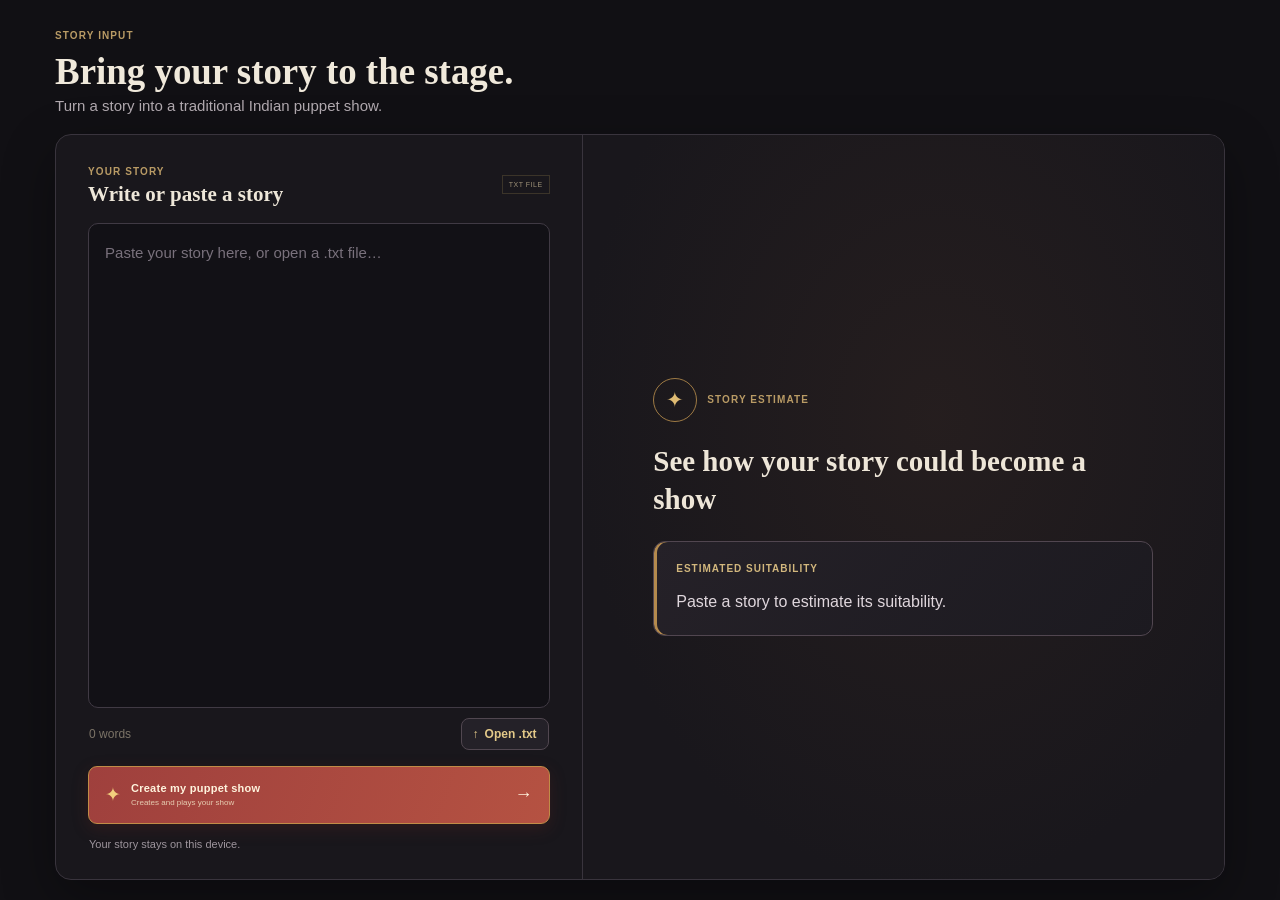
==== index.html @ d9b76b4b "Adopt rescue actions studio as project baseline" ====
<!doctype html>
<html lang="en">
<head>
 <meta charset="utf-8"><meta name="viewport" content="width=device-width,initial-scale=1"><meta name="theme-color" content="#10100f">
 <title>Puppet Story Studio · Story input</title><link rel="stylesheet" href="style.css?v=20261114-rescue-actions-weather-8">
</head>
<body class="input-view">
 <main>
  <section class="heading"><div><p class="kicker">STORY INPUT</p><h1>Bring your story to the stage.</h1><p class="subtitle">Turn a story into a traditional Indian puppet show.</p></div></section>
  <section class="input-page-grid">
   <section class="input-panel page-input">
    <div class="panel-title"><div><small>YOUR STORY</small><h2>Write or paste a story</h2></div><span class="badge">TXT FILE</span></div>
    <textarea id="storyInput" spellcheck="true" aria-label="Story text" placeholder="Paste your story here, or open a .txt file…"></textarea>
    <div class="input-foot"><span id="wordCount">0 words</span><label class="file-pick">↑ <span>Open .txt</span><input id="fileInput" type="file" accept=".txt,text/plain"></label></div>
    <button id="continue" class="generate"><span class="gen-icon">✦</span><span><b>Create my puppet show</b><small>Creates and plays your show</small></span><strong>→</strong></button>
    <p class="privacy-note">Your story stays on this device.</p>
   </section>
   <aside class="estimate-panel" aria-live="polite"><div class="estimate-panel-head"><span class="estimate-mark">✦</span><p class="kicker">STORY ESTIMATE</p></div><h2>See how your story could become a show</h2><div class="estimate" id="estimate"><b>ESTIMATED SUITABILITY</b><span id="estimateText">Paste a story to estimate how much can become a character-led puppet show.</span></div></aside>
  </section>
 </main>

 <div id="toast" role="status" class="toast"></div>
 <script src="input.js?v=20261114-boat-arrow-scenes"></script>
</body>
</html>
---- style.css ----
:root{--bg:#111110;--panel:#1b1a18;--panel2:#211f1c;--line:#34302a;--text:#eee9df;--muted:#958c7e;--dim:#70695f;--gold:#d5aa5c;--red:#9f3d36;--green:#7f9a72;--serif:Georgia,'Times New Roman',serif;--sans:'Segoe UI',Arial,sans-serif}*{box-sizing:border-box}body{margin:0;background:var(--bg);color:var(--text);font:13px var(--sans);background-image:radial-gradient(#d5aa5c0a .6px,transparent .6px);background-size:9px 9px}.topbar{height:65px;background:#151513;border-bottom:1px solid #302c26;display:flex;align-items:center;justify-content:space-between;padding:0 max(calc((100vw - 1490px)/2),4.3%)}.brand{display:flex;gap:11px;align-items:center;text-decoration:none;color:#f3e9d8}.brand-mark{width:34px;height:34px;border:1px solid #a98449;border-radius:50%;display:grid;place-items:center;color:#e0be76;font-size:19px;box-shadow:inset 0 0 0 3px #151513,inset 0 0 0 4px #6e5030}.brand>span+span{display:flex;flex-direction:column;gap:3px}.brand b{font:700 12px var(--sans);letter-spacing:1.6px}.brand small{font-size:7px;letter-spacing:1.1px;color:#8f826e}.server-state{display:flex;align-items:center;gap:7px;font-size:8px;letter-spacing:.8px;color:#8a8579}.server-state i,.output-state i{width:6px;height:6px;border-radius:50%;background:#71945f}.help-link{font-size:8px;letter-spacing:.8px;color:#b79c6b;text-decoration:none}main{max-width:1490px;margin:auto;padding:27px 4.3% 17px}.heading{display:flex;align-items:center;justify-content:space-between;margin-bottom:20px}.kicker,.panel-title small,.output-header small,.timeline-head small{font-size:8px;letter-spacing:1.2px;color:#b99b65;font-weight:700}.heading h1{font:600 32px var(--serif);margin:7px 0 4px;color:#f0e9db}.subtitle{margin:0;color:#9e968a;font-size:11px}.max-time{display:flex;align-items:center;gap:10px;padding:9px 13px;border:1px solid #413629;background:#1c1a17;border-radius:4px}.max-time>span{font-size:19px;color:var(--gold)}.max-time div{display:flex;flex-direction:column;gap:3px}.max-time b{font-size:8px;letter-spacing:1px;color:#d7c49d}.max-time small{font-size:9px;color:#9c9181}.studio{display:grid;grid-template-columns:335px minmax(490px,1fr);border:1px solid #38332c;background:#171715;min-height:690px;box-shadow:0 10px 40px #0005}.input-panel{padding:19px 17px;border-right:1px solid #38332c}.panel-title{display:flex;align-items:center;justify-content:space-between;margin-bottom:12px}.panel-title h2,.output-header h2{font:600 17px var(--serif);margin:4px 0 0;color:#eee7d9}.badge{border:1px solid #3b3429;color:#9d9077;padding:5px 6px;font-size:7px;letter-spacing:.5px}.input-panel textarea{width:100%;height:160px;resize:vertical;border:1px solid #3b3730;border-radius:2px;background:#111110;color:#ded7ca;padding:11px;font:11px/1.7 var(--serif);outline:none}.input-panel textarea:focus{border-color:#927446;box-shadow:0 0 0 2px #b88f5018}.input-foot{display:flex;align-items:center;justify-content:space-between;margin:6px 0 11px;color:#7c7467;font-size:8px}.file-pick{color:#c6a66b;cursor:pointer;font-weight:600}.file-pick input{display:none}.generate{width:100%;display:flex;align-items:center;gap:10px;height:49px;padding:0 11px;border:1px solid #c18c47;background:linear-gradient(100deg,#923834,#aa4938);color:#fff4de;cursor:pointer;text-align:left;box-shadow:inset 0 -2px #71312d}.generate:hover{background:linear-gradient(100deg,#a1443d,#bc5740)}.generate:disabled{opacity:.65;cursor:progress}.gen-icon{font-size:16px;color:#f2cf7d}.generate>span:nth-child(2){display:flex;flex-direction:column;gap:4px;flex:1}.generate b{font-size:10px;letter-spacing:.25px}.generate small{font-size:7px;color:#e6cdb1}.generate strong{font:18px var(--sans);font-weight:400}.privacy-note{font-size:7px;line-height:1.5;color:#8d8374;margin:9px 0 15px}.privacy-note span{font-size:6px;color:#7e986c;margin-right:4px}.panel-rule{height:1px;background:#34302a;margin:0 0 14px}.cast-title{margin-bottom:9px}.count{font-size:8px;color:#cfb37b;background:#30291e;border-radius:10px;padding:4px 7px}.cast-list{display:flex;flex-direction:column;gap:6px}.cast-item{display:grid;grid-template-columns:39px minmax(80px,1fr) auto;gap:8px;align-items:center;padding:6px;border:1px solid #332f29;background:#1c1b18}.cast-thumb{width:37px;height:43px;background:#28241e;border-radius:2px;overflow:hidden;display:grid;place-items:center}.cast-thumb img{width:100%;height:100%;object-fit:contain}.cast-info{min-width:0;display:flex;flex-direction:column;gap:3px}.cast-info b{font:600 9px var(--serif);color:#e5dbc8;white-space:nowrap;overflow:hidden;text-overflow:ellipsis}.cast-info small{font-size:7px;color:#918575}.cast-info .identity{color:#b59b6c}.cast-slots{display:grid;grid-template-columns:repeat(4,1fr);gap:4px;margin:6px 0 11px}.slot{min-width:0;padding:5px 3px;background:#211f1b;border:1px solid #363128;text-align:center}.slot small{display:block;font-size:6px;text-transform:uppercase;letter-spacing:.4px;color:#9e8b68;margin-bottom:3px}.slot span{display:block;font-size:7px;color:#b9b1a4;white-space:nowrap;overflow:hidden;text-overflow:ellipsis}.map-summary{border-left:2px solid #927442;padding:8px 8px;background:#1e1c18;font-size:8px;line-height:1.5;color:#a59b89}.map-dot{display:inline-block;width:5px;height:5px;border-radius:50%;background:#857d6c;margin-right:5px}.output-panel{min-width:0;padding:19px 19px 16px}.output-header{display:flex;align-items:center;justify-content:space-between;margin-bottom:12px}.output-header h2{font-size:18px}.output-state{display:flex;align-items:center;gap:6px;color:#8c8577;font-size:7px;letter-spacing:.8px}.output-state i{background:#736a58}.output-state.ready i{background:#84a16f}.output-state.generating i{background:#d4a75d;animation:pulse 1s infinite}.stage-shell{position:relative;background:#090909;padding:12px;border:1px solid #514333;box-shadow:0 4px 16px #0008}.stage-lights{height:10px;position:absolute;z-index:2;top:2px;left:13%;right:13%;display:flex;justify-content:space-around}.stage-lights i{width:25%;height:10px;background:radial-gradient(ellipse at top,#fff1bd,#dfad5e55 60%,transparent 100%)}#stage{display:block;width:100%;height:auto;aspect-ratio:16/9;background:#6b4b41}.stage-overlay,.loading-overlay{position:absolute;inset:12px;display:flex;flex-direction:column;align-items:center;justify-content:center;background:linear-gradient(#10101244,#11101380);color:#f2eadb;text-align:center}.stage-overlay .lamp{font-size:28px;color:#e1bc70;margin-bottom:8px}.stage-overlay b,.loading-overlay b{font:600 16px var(--serif)}.stage-overlay small,.loading-overlay small{font-size:9px;color:#d2c8b8;margin-top:6px}.hidden{display:none!important}.loading-overlay{background:#111110de;gap:5px}.spinner{width:25px;height:25px;border:2px solid #4a3e2b;border-top-color:#d3aa5d;border-radius:50%;animation:spin .8s linear infinite;margin-bottom:8px}@keyframes spin{to{transform:rotate(360deg)}}@keyframes pulse{50%{opacity:.4}}.player-bar{display:flex;align-items:center;gap:9px;height:41px;border-bottom:1px solid #332f28}.player-bar>button:first-child{width:24px;height:24px;border:1px solid #4b402d;background:#24211b;color:#d6b675;border-radius:50%;font-size:9px;cursor:pointer}.player-bar>button:disabled{opacity:.38;cursor:default}.player-progress{height:3px;background:#37332c;flex:1;overflow:hidden}.player-progress i{width:0;height:100%;display:block;background:#c39b5a}.player-bar>span{font-size:8px;color:#938a7b;min-width:62px}.download{border:1px solid #67512e;background:#272117;color:#d8bd82;padding:6px 9px;font-size:8px;cursor:pointer}.download:disabled{opacity:.4;cursor:default}.rendered-video{width:100%;max-height:280px;background:#050505;margin-top:10px}.performance-info{display:flex;justify-content:space-between;padding:11px 1px;border-bottom:1px solid #333029}.performance-info div{display:flex;flex-direction:column;gap:4px}.performance-info small{font-size:6px;letter-spacing:.9px;color:#a08b65}.performance-info b{font-size:8px;color:#cec6b8;font-weight:500}.timeline-head{display:flex;justify-content:space-between;align-items:flex-end;margin:13px 0 8px}.timeline-head div{display:flex;flex-direction:column;gap:4px}.timeline-head b{font:600 12px var(--serif);color:#ddd4c5}.timeline-head>span{font-size:7px;color:#938979}.act-timeline{display:flex;gap:5px;overflow:auto;padding-bottom:4px}.act-card{min-width:86px;flex:1;padding:7px 7px 6px;border:1px solid #38332a;background:#1c1a17}.act-card.active{border-color:#af8748;background:#292317}.act-card small{display:flex;justify-content:space-between;color:#aa9366;font-size:6px;letter-spacing:.5px}.act-card b{display:block;margin:6px 0 4px;color:#d4caba;font:600 9px var(--serif);white-space:nowrap;overflow:hidden;text-overflow:ellipsis}.act-card span{font-size:7px;color:#958a79}.empty-act{font-size:8px;color:#736d62;padding:8px}.motion-key{display:flex;gap:15px;flex-wrap:wrap;padding-top:9px}.motion-key span{display:flex;align-items:center;gap:5px;color:#837a6d;font-size:7px}.motion-key i{font-style:normal;font-size:10px}.key-forward{color:#d2b068}.key-up{color:#86a09a}.key-special{color:#d28253}.notice{display:flex;align-items:center;gap:10px;border:1px solid #302c25;background:#181714;margin-top:13px;padding:8px 10px;color:#8e8578;font-size:8px}.notice b{color:#c7a96e;font-size:8px;white-space:nowrap}.notice span{flex:1;line-height:1.5}.example-button{border:1px solid #474033;background:#211e18;color:#b8a57e;padding:6px 8px;font-size:7px;white-space:nowrap;cursor:pointer}.example-button:hover{border-color:#977745}footer{max-width:1490px;margin:auto;padding:0 4.3% 14px;display:flex;justify-content:space-between;color:#655f54;font-size:6px;letter-spacing:.8px}.toast{position:fixed;z-index:10;left:50%;bottom:18px;transform:translate(-50%,14px);opacity:0;pointer-events:none;border:1px solid #916f3f;background:#211e18;color:#e7dbc3;padding:10px 14px;font-size:9px;transition:.2s;box-shadow:0 7px 25px #0008}.toast.show{opacity:1;transform:translate(-50%,0)}
@media(max-width:1060px){main{padding-left:20px;padding-right:20px}.studio{grid-template-columns:300px 1fr}.cast-slots{gap:2px}.slot span{font-size:6px}}
@media(max-width:760px){.topbar{padding:0 13px}.brand b{font-size:10px}.brand small{font-size:6px}.help-link{display:none}main{padding:20px 10px}.heading{align-items:flex-start;gap:8px}.heading h1{font-size:27px}.subtitle{max-width:360px;line-height:1.5}.max-time{padding:7px 8px}.max-time small{font-size:7px}.studio{display:flex;flex-direction:column}.input-panel{border:0;border-bottom:1px solid #38332c}.output-panel{padding:15px 10px}.performance-info{gap:8px}.performance-info b{font-size:6px}.notice{align-items:flex-start;flex-wrap:wrap}.notice span{min-width:55%;order:3}.example-button{margin-left:auto}footer{padding:0 10px 12px;font-size:5px;gap:10px}.motion-key{gap:9px}}
.estimate{display:flex;flex-direction:column;gap:5px;padding:8px 9px;margin:0 0 9px;border:1px solid #3b3429;background:#211e19;color:#b9ad99;font-size:8px;line-height:1.45}.estimate b{font-size:8px;color:#d2b77d;letter-spacing:.4px}
.stage-video{position:absolute;z-index:1;inset:12px;width:calc(100% - 24px);height:calc(100% - 24px);aspect-ratio:16/9;background:#050505;object-fit:contain}
.input-page-grid{display:grid;grid-template-columns:minmax(320px,.9fr) minmax(360px,1.1fr);gap:14px;border:1px solid #38332c;background:#171715;min-height:470px;box-shadow:0 10px 40px #0005}.page-input{border:0;padding:24px}.page-input textarea{height:240px}.page-input .estimate{font-size:10px;padding:12px;margin-top:6px}.page-input .estimate b{font-size:9px}.page-input .estimate span{font-size:10px}.page-input .generate{height:58px}.page-input .generate b{font-size:11px}.page-input .generate small{font-size:8px}.input-explainer{display:flex;flex-direction:column;justify-content:center;padding:28px 9%;border-left:1px solid #38332c;background:radial-gradient(ellipse at 55% 35%,#7a463522,#171715 70%)}.stage-emblem{width:66px;height:66px;border:1px solid #9b7540;border-radius:50%;display:grid;place-items:center;color:#e0bd73;font-size:35px;box-shadow:inset 0 0 0 7px #171715,inset 0 0 0 8px #654c30;margin-bottom:20px}.input-explainer h2{font:600 25px/1.25 var(--serif);max-width:400px;color:#eee6d8;margin:8px 0 20px}.input-explainer ol{list-style:none;margin:0;padding:0;display:grid;gap:15px;counter-reset:step}.input-explainer li{display:grid;grid-template-columns:25px 1fr;column-gap:10px;counter-increment:step}.input-explainer li:before{content:counter(step,decimal-leading-zero);color:#d3ae69;font-size:9px;padding-top:1px}.input-explainer li b,.input-explainer li span{grid-column:2}.input-explainer li b{font:600 13px var(--serif);color:#ded3c0}.input-explainer li span{font-size:9px;color:#968b7b;margin-top:3px}.estimate-note{border-left:2px solid #876a3f;padding:8px 10px;color:#938879;font-size:8px;line-height:1.5;margin:20px 0 0}.show-actions{display:grid;gap:8px;margin-top:17px}.back-button{display:block;padding:9px;border:1px solid #41382b;background:#211e19;color:#d0b77d;font-size:9px;text-align:center;text-decoration:none}.show-actions .generate{height:47px}.show-studio{min-height:690px}
@media(max-width:760px){.input-page-grid{display:flex;flex-direction:column;gap:0}.page-input{padding:16px}.page-input textarea{height:190px}.input-explainer{border-left:0;border-top:1px solid #38332c;padding:22px}.show-studio{min-height:auto}}
.input-page-grid{grid-template-columns:minmax(320px,.9fr) minmax(360px,1.1fr);gap:0}.estimate-panel{display:flex;flex-direction:column;justify-content:center;padding:34px 9%;border-left:1px solid #38332c;background:radial-gradient(ellipse at 55% 35%,#7a463522,#171715 70%)}.estimate-panel-head{display:flex;align-items:center;gap:10px}.estimate-mark{width:38px;height:38px;border:1px solid #8f6e3d;border-radius:50%;display:grid;place-items:center;color:#dfbb73;font-size:18px}.estimate-panel .kicker{margin:0}.estimate-panel h2{font:600 25px/1.25 var(--serif);max-width:440px;color:#eee6d8;margin:18px 0}.estimate-panel .estimate{gap:12px;padding:18px 19px;margin:0;border-color:#51432d;background:linear-gradient(130deg,#242019,#1c1a17);box-shadow:inset 3px 0 #9b7540}.estimate-panel .estimate b{font-size:9px;letter-spacing:1px}.estimate-panel .estimate span{font-size:13px;line-height:1.7;color:#d0c5b1}.estimate-panel .estimate-note{margin:16px 0 0;font-size:9px;line-height:1.7}.estimate-flow{display:flex;align-items:center;gap:12px;margin-top:28px;color:#b19a6e;font-size:8px;letter-spacing:.8px}.estimate-flow i{color:#68583b;font-style:normal}.page-input .privacy-note{margin-bottom:0}.page-input textarea{height:270px}
.stage-video{pointer-events:none}.act-card.active{box-shadow:inset 0 -2px #b48a49}.act-timeline{scroll-behavior:smooth}
@media(max-width:760px){.input-page-grid{display:flex;flex-direction:column}.estimate-panel{border-left:0;border-top:1px solid #38332c;padding:25px 22px}.estimate-panel h2{font-size:22px}.page-input textarea{height:190px}}
.cast-list{max-height:470px;overflow:auto;padding-right:4px;scrollbar-color:#675539 #1b1a18}.cast-list::-webkit-scrollbar,.act-timeline::-webkit-scrollbar{height:6px;width:6px}.cast-list::-webkit-scrollbar-thumb,.act-timeline::-webkit-scrollbar-thumb{background:#675539;border-radius:8px}.cast-slots .slot{min-height:44px;padding:7px 3px}.cast-slots .slot small{font-size:7px}.cast-slots .slot span{font-size:8px}.slot-key{position:sticky;top:0;z-index:1;background:#171715}

.act-position{display:block!important;margin-top:3px;color:#c4a66b!important;font-size:6px!important;letter-spacing:.2px}

/* Refined, public-facing interface */
:root{--bg:#111014;--panel:#1b191f;--panel2:#211e25;--line:#37323b;--text:#f2eee8;--muted:#aaa2a9;--dim:#817982;--gold:#e3bd72;--red:#a84b43;--green:#8aa77b;--serif:Georgia,'Times New Roman',serif;--sans:'Segoe UI',Arial,sans-serif}
body{font-size:14px;background-color:var(--bg);background-image:radial-gradient(#dfbd7208 .7px,transparent .7px);background-size:12px 12px}
.topbar{height:72px;padding-left:max(calc((100vw - 1360px)/2),5%);padding-right:max(calc((100vw - 1360px)/2),5%);background:#17151a;border-color:#302c34}
.brand{gap:12px}.brand-mark{width:38px;height:38px;font-size:21px}.brand b{font-size:13px;letter-spacing:1.25px}.brand small{font-size:9px;letter-spacing:.8px;color:#a49aa0}
.server-state{font-size:10px;letter-spacing:.35px;color:#b1aab1}.server-state i,.output-state i{width:8px;height:8px}
.help-link{font-size:10px;letter-spacing:.3px;color:#d9bd81}
main{max-width:1360px;padding:38px 5% 30px}.heading{margin-bottom:24px}.heading h1{font-size:38px;line-height:1.12;margin:9px 0 8px}.kicker,.panel-title small,.output-header small,.timeline-head small{font-size:10px;letter-spacing:1.1px}.subtitle{font-size:15px;color:#b2aab0;line-height:1.5}
.input-page-grid,.studio{border:1px solid #39343d;border-radius:16px;background:#19171c;box-shadow:0 18px 54px #0005;overflow:hidden}
.input-page-grid{min-height:560px}.page-input{padding:30px 32px}.panel-title h2,.output-header h2{font-size:21px}.page-input textarea{height:315px;padding:16px;border-radius:10px;background:#121116;color:#f1edf0;font:15px/1.7 var(--sans);border-color:#403a44}.page-input textarea::placeholder{color:#79717c}.page-input textarea:focus{border-color:#b08e54;box-shadow:0 0 0 3px #b88f5022}
.input-foot{font-size:12px;margin:10px 1px 16px}.file-pick{display:inline-flex;align-items:center;gap:6px;padding:8px 11px;border:1px solid #514750;border-radius:8px;background:#242128;color:#e3c989;font-size:12px}.generate{height:56px;padding:0 16px;border-radius:9px;background:linear-gradient(110deg,#9f403d,#b55242);box-shadow:0 5px 16px #59252155}.generate:hover{background:linear-gradient(110deg,#ad4d46,#c15f4b);transform:translateY(-1px)}.generate b{font-size:14px}.generate small{font-size:11px}.generate .gen-icon{font-size:19px}.privacy-note{font-size:11px;color:#9e959d;margin:12px 1px 0}
.estimate-panel{padding:42px 11%;border-left-color:#39343d;background:radial-gradient(ellipse at 55% 38%,#8b56321b,#19171c 72%)}.estimate-mark{width:44px;height:44px;font-size:21px;border-color:#9e7a44}.estimate-panel h2{font-size:29px;line-height:1.3;margin:21px 0 23px}.estimate-panel .estimate{border:1px solid #514650;border-radius:12px;background:linear-gradient(130deg,#252128,#1c1a20);box-shadow:inset 3px 0 #b48a4d;padding:20px 22px}.estimate-panel .estimate b{font-size:10px;letter-spacing:1px}.estimate-panel .estimate span{font-size:16px;line-height:1.65;color:#e0d7dd}
.show-studio{grid-template-columns:340px minmax(0,1fr);min-height:760px}.show-studio>.input-panel{background:#1a181e;border-right-color:#39343d;padding:22px 19px}.panel-title{margin-bottom:16px}.panel-title h2{font-size:21px}.count{font-size:12px;padding:5px 9px;background:#332b22}.cast-list{max-height:500px;gap:9px;padding-right:6px}.cast-item{grid-template-columns:52px minmax(70px,1fr);gap:11px;padding:8px;border-radius:9px;background:#211e24;border-color:#38323b}.cast-thumb{width:50px;height:54px;border-radius:7px;background:#2a2528}.cast-info b{font-size:13px}.cast-info small{font-size:11px}.cast-slots{gap:5px;margin:7px 0 10px}.cast-slots .slot{min-height:48px;padding:7px 3px;border-radius:6px;background:#242128;border-color:#3c3640}.cast-slots .slot small{font-size:9px;letter-spacing:.25px}.cast-slots .slot span{font-size:10px;color:#ddd4d9}.slot-key{font-size:10px;background:#1a181e}.map-summary{font-size:12px;line-height:1.5;border-radius:0 7px 7px 0;background:#242128;padding:10px}.show-actions{gap:9px;margin-top:15px}.back-button{border-radius:8px;padding:11px;font-size:12px}.show-actions .generate{height:52px}
.output-panel{padding:23px 24px 20px}.output-header{margin-bottom:14px}.output-header h2{font-size:22px}.output-state{font-size:10px;letter-spacing:.45px}.stage-shell{padding:11px;border-radius:11px;border-color:#5d4c34;box-shadow:0 8px 26px #0008}.stage-overlay,.loading-overlay{inset:11px}.stage-overlay b,.loading-overlay b{font-size:20px}.stage-overlay .lamp{font-size:34px}.loading-overlay small{font-size:12px}.player-bar{height:52px;gap:13px}.player-bar>button:first-child{width:32px;height:32px;font-size:12px}.player-bar>span{font-size:11px;min-width:80px}.download{border-radius:8px;padding:9px 12px;font-size:11px}.performance-info{justify-content:flex-start;gap:34px;padding:13px 2px;border-bottom-color:#39343d}.performance-info div{gap:5px}.performance-info small{font-size:9px;letter-spacing:.7px}.performance-info b{font-size:12px}.timeline-head{margin:16px 0 10px}.timeline-head b{font-size:15px}.timeline-head>span{font-size:10px}.act-timeline{gap:7px}.act-card{min-width:105px;border-radius:8px;padding:9px}.act-card small{font-size:8px}.act-card b{font-size:12px}.act-card span{font-size:10px}.act-position{font-size:9px!important}.empty-act{font-size:12px;padding:12px}
.toast{font-size:12px;padding:12px 16px;border-radius:9px}
@media(max-width:900px){.show-studio{grid-template-columns:290px minmax(0,1fr)}.cast-slots .slot span{font-size:9px}}
@media(max-width:760px){.topbar{height:62px;padding:0 16px}.brand b{font-size:11px}.brand small{font-size:8px}.server-state{font-size:9px}.help-link{display:none}main{padding:24px 12px}.heading h1{font-size:31px}.subtitle{font-size:13px}.input-page-grid{display:flex;flex-direction:column}.page-input{padding:20px}.page-input textarea{height:240px;font-size:14px}.estimate-panel{padding:26px 22px}.estimate-panel h2{font-size:24px;margin:16px 0}.estimate-panel .estimate span{font-size:14px}.studio{display:flex;flex-direction:column}.show-studio>.input-panel{padding:18px 14px}.output-panel{padding:16px 12px}.cast-list{max-height:310px}.performance-info{gap:24px}.timeline-head b{font-size:14px}.act-timeline{flex-wrap:nowrap}.act-card{min-width:105px}.player-bar{gap:8px}.player-bar>span{min-width:68px;font-size:10px}.download{padding:7px 8px;font-size:10px}}

/* Fit the studio into the available desktop viewport. */
@media (min-width: 761px) {
  html, body { height: 100%; }
  body { min-height: 0; overflow: hidden; display: flex; flex-direction: column; }
  .topbar { flex: 0 0 65px; }
  main { width: 100%; flex: 1; min-height: 0; display: flex; flex-direction: column; padding: clamp(12px, 2.2vh, 24px) 4.3%; }
  .heading { flex: 0 0 auto; margin-bottom: clamp(10px, 1.8vh, 18px); }
  .heading h1 { font-size: clamp(27px, 4.1vh, 38px); margin: 5px 0 3px; }
  .subtitle { font-size: clamp(12px, 1.7vh, 15px); }
  .input-page-grid { flex: 1; min-height: 0; }
  .page-input { display: flex; flex-direction: column; min-height: 0; padding: clamp(18px, 3vh, 30px) clamp(20px, 3vw, 32px); }
  .page-input textarea { flex: 1; min-height: 90px; height: auto; resize: none; }
  .estimate-panel { min-height: 0; }
  .show-studio { flex: 1; min-height: 0; grid-template-columns: minmax(260px, 28%) minmax(0, 1fr); }
  .show-studio > .input-panel { display: flex; flex-direction: column; min-height: 0; }
  .cast-list { flex: 1; min-height: 0; max-height: none; overflow-y: auto; }
  .output-panel { display: flex; flex-direction: column; min-height: 0; padding: clamp(12px, 2vh, 20px) clamp(14px, 2vw, 24px); }
  .output-header { flex: 0 0 auto; margin-bottom: 8px; }
  .stage-shell { flex: 1 1 auto; min-height: 0; display: flex; align-items: center; justify-content: center; padding: 8px; }
  #stage, .stage-video { display: block; width: 100%; height: 100%; max-height: 100%; object-fit: contain; aspect-ratio: 16 / 9; }
  .stage-overlay, .loading-overlay { inset: 8px; }
  .player-bar { flex: 0 0 44px; }
  .performance-info { flex: 0 0 auto; padding: 7px 2px; }
  .timeline-head { flex: 0 0 auto; margin: 8px 0 6px; }
  .act-timeline { flex: 0 0 auto; max-height: 78px; overflow-x: auto; overflow-y: hidden; }
}
@media (min-width: 761px) and (max-height: 760px) {
  .topbar { flex-basis: 54px; }
  main { padding-top: 9px; padding-bottom: 9px; }
  .heading { margin-bottom: 8px; }
  .heading h1 { font-size: 26px; }
  .kicker, .panel-title small, .output-header small, .timeline-head small { font-size: 9px; }
  .show-studio > .input-panel { padding: 12px; }
  .cast-title { margin-bottom: 6px; }
  .cast-item { padding: 5px; }
  .cast-slots .slot { min-height: 34px; padding: 4px 2px; }
  .map-summary { padding: 7px; }
  .output-header h2 { font-size: 18px; }
  .performance-info { padding: 5px 2px; }
  .act-card { min-width: 90px; padding: 6px; }
}

/* Show page: give the stage the full window and prioritize the video area. */
.show-view main { max-width: none; width: 100%; padding: clamp(8px, 1vh, 14px) clamp(8px, 1vw, 16px); }
.show-heading { display:flex; align-items:center; gap:14px; }
.back-link { display:inline-flex; align-items:center; gap:6px; color:#d1b77e; text-decoration:none; border:1px solid #51432e; border-radius:7px; padding:8px 10px; font-size:11px; white-space:nowrap; }
.back-link:hover { background:#292319; border-color:#a17c43; }
.show-view .show-studio { flex: 1; min-height: 0; grid-template-columns: minmax(245px, 24%) minmax(0, 1fr); }
.show-view .output-panel { min-width: 0; overflow: hidden; padding: clamp(8px, 1.2vh, 14px) clamp(9px, 1vw, 16px); }
.show-view .output-header { margin-bottom: 5px; }
.show-view .output-header h2 { font-size: 19px; }
.show-view .stage-shell { flex: 1 1 0; width: 100%; min-height: 0; overflow: hidden; padding: 5px; }
.show-view #stage, .show-view .stage-video { width: 100%; height: 100%; max-width: none; max-height: none; object-fit: fill; }
.show-view .stage-overlay, .show-view .loading-overlay { inset: 5px; }
.show-view .player-bar { flex: 0 0 42px; }
.show-view .performance-info { flex: 0 0 auto; padding: 6px 2px; }
.show-view .timeline-head { flex: 0 0 auto; margin: 6px 0 5px; }
.show-view .act-timeline { flex: 0 0 auto; max-height: 68px; overflow-x: auto; overflow-y: hidden; }
@media (min-width: 761px) and (max-height: 700px) {
  .show-view .output-header h2 { font-size: 16px; }
  .show-view .player-bar { flex-basis: 36px; }
  .show-view .performance-info { padding: 4px 2px; }
  .show-view .act-timeline { max-height: 56px; }
}

.show-view .stage-overlay.rendering{background:#171714f5;z-index:3}


/* Keep the cast roster visually linked to the live timeline without visible hinge pins. */
.cast-entry{padding:4px 5px 0;border:1px solid transparent;border-radius:10px;transition:background .25s,border-color .25s,box-shadow .25s}.cast-entry.present{background:#211e19;border-color:#655032}.cast-entry.acting{background:#2b2418;border-color:#c49a53;box-shadow:0 0 0 1px #c49a5333,inset 3px 0 #d4ac61}.cast-entry.acting .cast-info>b{color:#f1d18a}.cast-entry .timeline-link{display:block;margin-top:4px;color:#e0bb70;font-size:8px;letter-spacing:.45px;font-weight:700}.act-card[aria-current=step]{border-color:#d6ad61;box-shadow:inset 0 -2px #d6ad61,0 0 0 1px #d6ad6133}
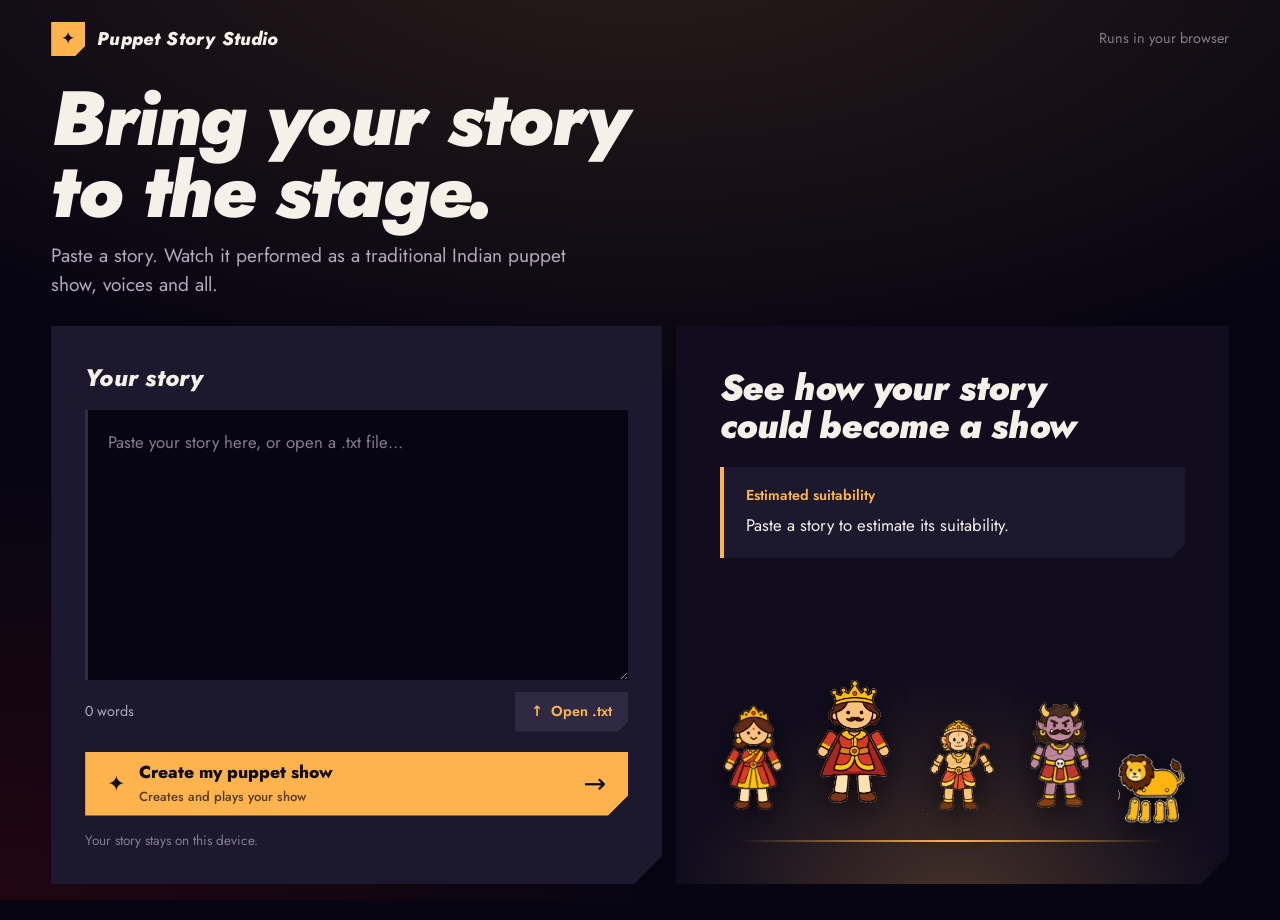
==== commit b4864b81: "Add Workers AI enrichment and finished project UI" ====
--- a/index.html
+++ b/index.html
@@ -1,21 +1,43 @@
 <!doctype html>
 <html lang="en">
 <head>
- <meta charset="utf-8"><meta name="viewport" content="width=device-width,initial-scale=1"><meta name="theme-color" content="#10100f">
- <title>Puppet Story Studio · Story input</title><link rel="stylesheet" href="style.css?v=20261114-rescue-actions-weather-8">
+ <meta charset="utf-8"><meta name="viewport" content="width=device-width,initial-scale=1"><meta name="theme-color" content="#120d19">
+ <title>Puppet Story Studio · Story input</title>
+ <link rel="preconnect" href="https://fonts.googleapis.com"><link rel="preconnect" href="https://fonts.gstatic.com" crossorigin>
+ <link rel="stylesheet" href="https://fonts.googleapis.com/css2?family=Jost:ital,wght@0,400;0,500;0,600;0,700;1,800;1,900&display=swap">
+ <link rel="stylesheet" href="style.css?v=20261114-finished-ui-workers-1">
 </head>
 <body class="input-view">
+ <header class="site-head">
+  <a class="brand" href="index.html"><span class="brand-mark" aria-hidden="true">✦</span><b>Puppet Story Studio</b></a>
+  <span class="head-note">Runs in your browser</span>
+ </header>
  <main>
-  <section class="heading"><div><p class="kicker">STORY INPUT</p><h1>Bring your story to the stage.</h1><p class="subtitle">Turn a story into a traditional Indian puppet show.</p></div></section>
+  <section class="heading">
+   <h1>Bring your story to the stage.</h1>
+   <p class="subtitle">Paste a story. Watch it performed as a traditional Indian puppet show, voices and all.</p>
+  </section>
   <section class="input-page-grid">
    <section class="input-panel page-input">
-    <div class="panel-title"><div><small>YOUR STORY</small><h2>Write or paste a story</h2></div><span class="badge">TXT FILE</span></div>
+    <div class="panel-title"><h2>Your story</h2></div>
     <textarea id="storyInput" spellcheck="true" aria-label="Story text" placeholder="Paste your story here, or open a .txt file…"></textarea>
     <div class="input-foot"><span id="wordCount">0 words</span><label class="file-pick">↑ <span>Open .txt</span><input id="fileInput" type="file" accept=".txt,text/plain"></label></div>
     <button id="continue" class="generate"><span class="gen-icon">✦</span><span><b>Create my puppet show</b><small>Creates and plays your show</small></span><strong>→</strong></button>
     <p class="privacy-note">Your story stays on this device.</p>
    </section>
-   <aside class="estimate-panel" aria-live="polite"><div class="estimate-panel-head"><span class="estimate-mark">✦</span><p class="kicker">STORY ESTIMATE</p></div><h2>See how your story could become a show</h2><div class="estimate" id="estimate"><b>ESTIMATED SUITABILITY</b><span id="estimateText">Paste a story to estimate how much can become a character-led puppet show.</span></div></aside>
+   <aside class="estimate-panel" aria-live="polite">
+    <div>
+     <h2>See how your story could become a show</h2>
+     <div class="estimate" id="estimate"><b>Estimated suitability</b><span id="estimateText">Paste a story to estimate how much can become a character-led puppet show.</span></div>
+    </div>
+    <div class="lineup" aria-hidden="true">
+     <img src="assets/puppets/human-templates/p1-queen.png" alt="" style="--i:0;--h:82%">
+     <img src="assets/puppets/human-templates/p1-king.png" alt="" style="--i:1;--h:100%">
+     <img src="assets/puppets/human-templates/p2-hanuman.png" alt="" style="--i:2;--h:74%">
+     <img src="assets/puppets/human-templates/p2-demon.png" alt="" style="--i:3;--h:86%">
+     <img src="assets/puppets/animal-templates/p8-lion.png" alt="" style="--i:4;--h:52%">
+    </div>
+   </aside>
   </section>
  </main>
 
--- a/style.css
+++ b/style.css
@@ -1,102 +1,945 @@
-:root{--bg:#111110;--panel:#1b1a18;--panel2:#211f1c;--line:#34302a;--text:#eee9df;--muted:#958c7e;--dim:#70695f;--gold:#d5aa5c;--red:#9f3d36;--green:#7f9a72;--serif:Georgia,'Times New Roman',serif;--sans:'Segoe UI',Arial,sans-serif}*{box-sizing:border-box}body{margin:0;background:var(--bg);color:var(--text);font:13px var(--sans);background-image:radial-gradient(#d5aa5c0a .6px,transparent .6px);background-size:9px 9px}.topbar{height:65px;background:#151513;border-bottom:1px solid #302c26;display:flex;align-items:center;justify-content:space-between;padding:0 max(calc((100vw - 1490px)/2),4.3%)}.brand{display:flex;gap:11px;align-items:center;text-decoration:none;color:#f3e9d8}.brand-mark{width:34px;height:34px;border:1px solid #a98449;border-radius:50%;display:grid;place-items:center;color:#e0be76;font-size:19px;box-shadow:inset 0 0 0 3px #151513,inset 0 0 0 4px #6e5030}.brand>span+span{display:flex;flex-direction:column;gap:3px}.brand b{font:700 12px var(--sans);letter-spacing:1.6px}.brand small{font-size:7px;letter-spacing:1.1px;color:#8f826e}.server-state{display:flex;align-items:center;gap:7px;font-size:8px;letter-spacing:.8px;color:#8a8579}.server-state i,.output-state i{width:6px;height:6px;border-radius:50%;background:#71945f}.help-link{font-size:8px;letter-spacing:.8px;color:#b79c6b;text-decoration:none}main{max-width:1490px;margin:auto;padding:27px 4.3% 17px}.heading{display:flex;align-items:center;justify-content:space-between;margin-bottom:20px}.kicker,.panel-title small,.output-header small,.timeline-head small{font-size:8px;letter-spacing:1.2px;color:#b99b65;font-weight:700}.heading h1{font:600 32px var(--serif);margin:7px 0 4px;color:#f0e9db}.subtitle{margin:0;color:#9e968a;font-size:11px}.max-time{display:flex;align-items:center;gap:10px;padding:9px 13px;border:1px solid #413629;background:#1c1a17;border-radius:4px}.max-time>span{font-size:19px;color:var(--gold)}.max-time div{display:flex;flex-direction:column;gap:3px}.max-time b{font-size:8px;letter-spacing:1px;color:#d7c49d}.max-time small{font-size:9px;color:#9c9181}.studio{display:grid;grid-template-columns:335px minmax(490px,1fr);border:1px solid #38332c;background:#171715;min-height:690px;box-shadow:0 10px 40px #0005}.input-panel{padding:19px 17px;border-right:1px solid #38332c}.panel-title{display:flex;align-items:center;justify-content:space-between;margin-bottom:12px}.panel-title h2,.output-header h2{font:600 17px var(--serif);margin:4px 0 0;color:#eee7d9}.badge{border:1px solid #3b3429;color:#9d9077;padding:5px 6px;font-size:7px;letter-spacing:.5px}.input-panel textarea{width:100%;height:160px;resize:vertical;border:1px solid #3b3730;border-radius:2px;background:#111110;color:#ded7ca;padding:11px;font:11px/1.7 var(--serif);outline:none}.input-panel textarea:focus{border-color:#927446;box-shadow:0 0 0 2px #b88f5018}.input-foot{display:flex;align-items:center;justify-content:space-between;margin:6px 0 11px;color:#7c7467;font-size:8px}.file-pick{color:#c6a66b;cursor:pointer;font-weight:600}.file-pick input{display:none}.generate{width:100%;display:flex;align-items:center;gap:10px;height:49px;padding:0 11px;border:1px solid #c18c47;background:linear-gradient(100deg,#923834,#aa4938);color:#fff4de;cursor:pointer;text-align:left;box-shadow:inset 0 -2px #71312d}.generate:hover{background:linear-gradient(100deg,#a1443d,#bc5740)}.generate:disabled{opacity:.65;cursor:progress}.gen-icon{font-size:16px;color:#f2cf7d}.generate>span:nth-child(2){display:flex;flex-direction:column;gap:4px;flex:1}.generate b{font-size:10px;letter-spacing:.25px}.generate small{font-size:7px;color:#e6cdb1}.generate strong{font:18px var(--sans);font-weight:400}.privacy-note{font-size:7px;line-height:1.5;color:#8d8374;margin:9px 0 15px}.privacy-note span{font-size:6px;color:#7e986c;margin-right:4px}.panel-rule{height:1px;background:#34302a;margin:0 0 14px}.cast-title{margin-bottom:9px}.count{font-size:8px;color:#cfb37b;background:#30291e;border-radius:10px;padding:4px 7px}.cast-list{display:flex;flex-direction:column;gap:6px}.cast-item{display:grid;grid-template-columns:39px minmax(80px,1fr) auto;gap:8px;align-items:center;padding:6px;border:1px solid #332f29;background:#1c1b18}.cast-thumb{width:37px;height:43px;background:#28241e;border-radius:2px;overflow:hidden;display:grid;place-items:center}.cast-thumb img{width:100%;height:100%;object-fit:contain}.cast-info{min-width:0;display:flex;flex-direction:column;gap:3px}.cast-info b{font:600 9px var(--serif);color:#e5dbc8;white-space:nowrap;overflow:hidden;text-overflow:ellipsis}.cast-info small{font-size:7px;color:#918575}.cast-info .identity{color:#b59b6c}.cast-slots{display:grid;grid-template-columns:repeat(4,1fr);gap:4px;margin:6px 0 11px}.slot{min-width:0;padding:5px 3px;background:#211f1b;border:1px solid #363128;text-align:center}.slot small{display:block;font-size:6px;text-transform:uppercase;letter-spacing:.4px;color:#9e8b68;margin-bottom:3px}.slot span{display:block;font-size:7px;color:#b9b1a4;white-space:nowrap;overflow:hidden;text-overflow:ellipsis}.map-summary{border-left:2px solid #927442;padding:8px 8px;background:#1e1c18;font-size:8px;line-height:1.5;color:#a59b89}.map-dot{display:inline-block;width:5px;height:5px;border-radius:50%;background:#857d6c;margin-right:5px}.output-panel{min-width:0;padding:19px 19px 16px}.output-header{display:flex;align-items:center;justify-content:space-between;margin-bottom:12px}.output-header h2{font-size:18px}.output-state{display:flex;align-items:center;gap:6px;color:#8c8577;font-size:7px;letter-spacing:.8px}.output-state i{background:#736a58}.output-state.ready i{background:#84a16f}.output-state.generating i{background:#d4a75d;animation:pulse 1s infinite}.stage-shell{position:relative;background:#090909;padding:12px;border:1px solid #514333;box-shadow:0 4px 16px #0008}.stage-lights{height:10px;position:absolute;z-index:2;top:2px;left:13%;right:13%;display:flex;justify-content:space-around}.stage-lights i{width:25%;height:10px;background:radial-gradient(ellipse at top,#fff1bd,#dfad5e55 60%,transparent 100%)}#stage{display:block;width:100%;height:auto;aspect-ratio:16/9;background:#6b4b41}.stage-overlay,.loading-overlay{position:absolute;inset:12px;display:flex;flex-direction:column;align-items:center;justify-content:center;background:linear-gradient(#10101244,#11101380);color:#f2eadb;text-align:center}.stage-overlay .lamp{font-size:28px;color:#e1bc70;margin-bottom:8px}.stage-overlay b,.loading-overlay b{font:600 16px var(--serif)}.stage-overlay small,.loading-overlay small{font-size:9px;color:#d2c8b8;margin-top:6px}.hidden{display:none!important}.loading-overlay{background:#111110de;gap:5px}.spinner{width:25px;height:25px;border:2px solid #4a3e2b;border-top-color:#d3aa5d;border-radius:50%;animation:spin .8s linear infinite;margin-bottom:8px}@keyframes spin{to{transform:rotate(360deg)}}@keyframes pulse{50%{opacity:.4}}.player-bar{display:flex;align-items:center;gap:9px;height:41px;border-bottom:1px solid #332f28}.player-bar>button:first-child{width:24px;height:24px;border:1px solid #4b402d;background:#24211b;color:#d6b675;border-radius:50%;font-size:9px;cursor:pointer}.player-bar>button:disabled{opacity:.38;cursor:default}.player-progress{height:3px;background:#37332c;flex:1;overflow:hidden}.player-progress i{width:0;height:100%;display:block;background:#c39b5a}.player-bar>span{font-size:8px;color:#938a7b;min-width:62px}.download{border:1px solid #67512e;background:#272117;color:#d8bd82;padding:6px 9px;font-size:8px;cursor:pointer}.download:disabled{opacity:.4;cursor:default}.rendered-video{width:100%;max-height:280px;background:#050505;margin-top:10px}.performance-info{display:flex;justify-content:space-between;padding:11px 1px;border-bottom:1px solid #333029}.performance-info div{display:flex;flex-direction:column;gap:4px}.performance-info small{font-size:6px;letter-spacing:.9px;color:#a08b65}.performance-info b{font-size:8px;color:#cec6b8;font-weight:500}.timeline-head{display:flex;justify-content:space-between;align-items:flex-end;margin:13px 0 8px}.timeline-head div{display:flex;flex-direction:column;gap:4px}.timeline-head b{font:600 12px var(--serif);color:#ddd4c5}.timeline-head>span{font-size:7px;color:#938979}.act-timeline{display:flex;gap:5px;overflow:auto;padding-bottom:4px}.act-card{min-width:86px;flex:1;padding:7px 7px 6px;border:1px solid #38332a;background:#1c1a17}.act-card.active{border-color:#af8748;background:#292317}.act-card small{display:flex;justify-content:space-between;color:#aa9366;font-size:6px;letter-spacing:.5px}.act-card b{display:block;margin:6px 0 4px;color:#d4caba;font:600 9px var(--serif);white-space:nowrap;overflow:hidden;text-overflow:ellipsis}.act-card span{font-size:7px;color:#958a79}.empty-act{font-size:8px;color:#736d62;padding:8px}.motion-key{display:flex;gap:15px;flex-wrap:wrap;padding-top:9px}.motion-key span{display:flex;align-items:center;gap:5px;color:#837a6d;font-size:7px}.motion-key i{font-style:normal;font-size:10px}.key-forward{color:#d2b068}.key-up{color:#86a09a}.key-special{color:#d28253}.notice{display:flex;align-items:center;gap:10px;border:1px solid #302c25;background:#181714;margin-top:13px;padding:8px 10px;color:#8e8578;font-size:8px}.notice b{color:#c7a96e;font-size:8px;white-space:nowrap}.notice span{flex:1;line-height:1.5}.example-button{border:1px solid #474033;background:#211e18;color:#b8a57e;padding:6px 8px;font-size:7px;white-space:nowrap;cursor:pointer}.example-button:hover{border-color:#977745}footer{max-width:1490px;margin:auto;padding:0 4.3% 14px;display:flex;justify-content:space-between;color:#655f54;font-size:6px;letter-spacing:.8px}.toast{position:fixed;z-index:10;left:50%;bottom:18px;transform:translate(-50%,14px);opacity:0;pointer-events:none;border:1px solid #916f3f;background:#211e18;color:#e7dbc3;padding:10px 14px;font-size:9px;transition:.2s;box-shadow:0 7px 25px #0008}.toast.show{opacity:1;transform:translate(-50%,0)}
-@media(max-width:1060px){main{padding-left:20px;padding-right:20px}.studio{grid-template-columns:300px 1fr}.cast-slots{gap:2px}.slot span{font-size:6px}}
-@media(max-width:760px){.topbar{padding:0 13px}.brand b{font-size:10px}.brand small{font-size:6px}.help-link{display:none}main{padding:20px 10px}.heading{align-items:flex-start;gap:8px}.heading h1{font-size:27px}.subtitle{max-width:360px;line-height:1.5}.max-time{padding:7px 8px}.max-time small{font-size:7px}.studio{display:flex;flex-direction:column}.input-panel{border:0;border-bottom:1px solid #38332c}.output-panel{padding:15px 10px}.performance-info{gap:8px}.performance-info b{font-size:6px}.notice{align-items:flex-start;flex-wrap:wrap}.notice span{min-width:55%;order:3}.example-button{margin-left:auto}footer{padding:0 10px 12px;font-size:5px;gap:10px}.motion-key{gap:9px}}
-.estimate{display:flex;flex-direction:column;gap:5px;padding:8px 9px;margin:0 0 9px;border:1px solid #3b3429;background:#211e19;color:#b9ad99;font-size:8px;line-height:1.45}.estimate b{font-size:8px;color:#d2b77d;letter-spacing:.4px}
-.stage-video{position:absolute;z-index:1;inset:12px;width:calc(100% - 24px);height:calc(100% - 24px);aspect-ratio:16/9;background:#050505;object-fit:contain}
-.input-page-grid{display:grid;grid-template-columns:minmax(320px,.9fr) minmax(360px,1.1fr);gap:14px;border:1px solid #38332c;background:#171715;min-height:470px;box-shadow:0 10px 40px #0005}.page-input{border:0;padding:24px}.page-input textarea{height:240px}.page-input .estimate{font-size:10px;padding:12px;margin-top:6px}.page-input .estimate b{font-size:9px}.page-input .estimate span{font-size:10px}.page-input .generate{height:58px}.page-input .generate b{font-size:11px}.page-input .generate small{font-size:8px}.input-explainer{display:flex;flex-direction:column;justify-content:center;padding:28px 9%;border-left:1px solid #38332c;background:radial-gradient(ellipse at 55% 35%,#7a463522,#171715 70%)}.stage-emblem{width:66px;height:66px;border:1px solid #9b7540;border-radius:50%;display:grid;place-items:center;color:#e0bd73;font-size:35px;box-shadow:inset 0 0 0 7px #171715,inset 0 0 0 8px #654c30;margin-bottom:20px}.input-explainer h2{font:600 25px/1.25 var(--serif);max-width:400px;color:#eee6d8;margin:8px 0 20px}.input-explainer ol{list-style:none;margin:0;padding:0;display:grid;gap:15px;counter-reset:step}.input-explainer li{display:grid;grid-template-columns:25px 1fr;column-gap:10px;counter-increment:step}.input-explainer li:before{content:counter(step,decimal-leading-zero);color:#d3ae69;font-size:9px;padding-top:1px}.input-explainer li b,.input-explainer li span{grid-column:2}.input-explainer li b{font:600 13px var(--serif);color:#ded3c0}.input-explainer li span{font-size:9px;color:#968b7b;margin-top:3px}.estimate-note{border-left:2px solid #876a3f;padding:8px 10px;color:#938879;font-size:8px;line-height:1.5;margin:20px 0 0}.show-actions{display:grid;gap:8px;margin-top:17px}.back-button{display:block;padding:9px;border:1px solid #41382b;background:#211e19;color:#d0b77d;font-size:9px;text-align:center;text-decoration:none}.show-actions .generate{height:47px}.show-studio{min-height:690px}
-@media(max-width:760px){.input-page-grid{display:flex;flex-direction:column;gap:0}.page-input{padding:16px}.page-input textarea{height:190px}.input-explainer{border-left:0;border-top:1px solid #38332c;padding:22px}.show-studio{min-height:auto}}
-.input-page-grid{grid-template-columns:minmax(320px,.9fr) minmax(360px,1.1fr);gap:0}.estimate-panel{display:flex;flex-direction:column;justify-content:center;padding:34px 9%;border-left:1px solid #38332c;background:radial-gradient(ellipse at 55% 35%,#7a463522,#171715 70%)}.estimate-panel-head{display:flex;align-items:center;gap:10px}.estimate-mark{width:38px;height:38px;border:1px solid #8f6e3d;border-radius:50%;display:grid;place-items:center;color:#dfbb73;font-size:18px}.estimate-panel .kicker{margin:0}.estimate-panel h2{font:600 25px/1.25 var(--serif);max-width:440px;color:#eee6d8;margin:18px 0}.estimate-panel .estimate{gap:12px;padding:18px 19px;margin:0;border-color:#51432d;background:linear-gradient(130deg,#242019,#1c1a17);box-shadow:inset 3px 0 #9b7540}.estimate-panel .estimate b{font-size:9px;letter-spacing:1px}.estimate-panel .estimate span{font-size:13px;line-height:1.7;color:#d0c5b1}.estimate-panel .estimate-note{margin:16px 0 0;font-size:9px;line-height:1.7}.estimate-flow{display:flex;align-items:center;gap:12px;margin-top:28px;color:#b19a6e;font-size:8px;letter-spacing:.8px}.estimate-flow i{color:#68583b;font-style:normal}.page-input .privacy-note{margin-bottom:0}.page-input textarea{height:270px}
-.stage-video{pointer-events:none}.act-card.active{box-shadow:inset 0 -2px #b48a49}.act-timeline{scroll-behavior:smooth}
-@media(max-width:760px){.input-page-grid{display:flex;flex-direction:column}.estimate-panel{border-left:0;border-top:1px solid #38332c;padding:25px 22px}.estimate-panel h2{font-size:22px}.page-input textarea{height:190px}}
-.cast-list{max-height:470px;overflow:auto;padding-right:4px;scrollbar-color:#675539 #1b1a18}.cast-list::-webkit-scrollbar,.act-timeline::-webkit-scrollbar{height:6px;width:6px}.cast-list::-webkit-scrollbar-thumb,.act-timeline::-webkit-scrollbar-thumb{background:#675539;border-radius:8px}.cast-slots .slot{min-height:44px;padding:7px 3px}.cast-slots .slot small{font-size:7px}.cast-slots .slot span{font-size:8px}.slot-key{position:sticky;top:0;z-index:1;background:#171715}
-
-.act-position{display:block!important;margin-top:3px;color:#c4a66b!important;font-size:6px!important;letter-spacing:.2px}
-
-/* Refined, public-facing interface */
-:root{--bg:#111014;--panel:#1b191f;--panel2:#211e25;--line:#37323b;--text:#f2eee8;--muted:#aaa2a9;--dim:#817982;--gold:#e3bd72;--red:#a84b43;--green:#8aa77b;--serif:Georgia,'Times New Roman',serif;--sans:'Segoe UI',Arial,sans-serif}
-body{font-size:14px;background-color:var(--bg);background-image:radial-gradient(#dfbd7208 .7px,transparent .7px);background-size:12px 12px}
-.topbar{height:72px;padding-left:max(calc((100vw - 1360px)/2),5%);padding-right:max(calc((100vw - 1360px)/2),5%);background:#17151a;border-color:#302c34}
-.brand{gap:12px}.brand-mark{width:38px;height:38px;font-size:21px}.brand b{font-size:13px;letter-spacing:1.25px}.brand small{font-size:9px;letter-spacing:.8px;color:#a49aa0}
-.server-state{font-size:10px;letter-spacing:.35px;color:#b1aab1}.server-state i,.output-state i{width:8px;height:8px}
-.help-link{font-size:10px;letter-spacing:.3px;color:#d9bd81}
-main{max-width:1360px;padding:38px 5% 30px}.heading{margin-bottom:24px}.heading h1{font-size:38px;line-height:1.12;margin:9px 0 8px}.kicker,.panel-title small,.output-header small,.timeline-head small{font-size:10px;letter-spacing:1.1px}.subtitle{font-size:15px;color:#b2aab0;line-height:1.5}
-.input-page-grid,.studio{border:1px solid #39343d;border-radius:16px;background:#19171c;box-shadow:0 18px 54px #0005;overflow:hidden}
-.input-page-grid{min-height:560px}.page-input{padding:30px 32px}.panel-title h2,.output-header h2{font-size:21px}.page-input textarea{height:315px;padding:16px;border-radius:10px;background:#121116;color:#f1edf0;font:15px/1.7 var(--sans);border-color:#403a44}.page-input textarea::placeholder{color:#79717c}.page-input textarea:focus{border-color:#b08e54;box-shadow:0 0 0 3px #b88f5022}
-.input-foot{font-size:12px;margin:10px 1px 16px}.file-pick{display:inline-flex;align-items:center;gap:6px;padding:8px 11px;border:1px solid #514750;border-radius:8px;background:#242128;color:#e3c989;font-size:12px}.generate{height:56px;padding:0 16px;border-radius:9px;background:linear-gradient(110deg,#9f403d,#b55242);box-shadow:0 5px 16px #59252155}.generate:hover{background:linear-gradient(110deg,#ad4d46,#c15f4b);transform:translateY(-1px)}.generate b{font-size:14px}.generate small{font-size:11px}.generate .gen-icon{font-size:19px}.privacy-note{font-size:11px;color:#9e959d;margin:12px 1px 0}
-.estimate-panel{padding:42px 11%;border-left-color:#39343d;background:radial-gradient(ellipse at 55% 38%,#8b56321b,#19171c 72%)}.estimate-mark{width:44px;height:44px;font-size:21px;border-color:#9e7a44}.estimate-panel h2{font-size:29px;line-height:1.3;margin:21px 0 23px}.estimate-panel .estimate{border:1px solid #514650;border-radius:12px;background:linear-gradient(130deg,#252128,#1c1a20);box-shadow:inset 3px 0 #b48a4d;padding:20px 22px}.estimate-panel .estimate b{font-size:10px;letter-spacing:1px}.estimate-panel .estimate span{font-size:16px;line-height:1.65;color:#e0d7dd}
-.show-studio{grid-template-columns:340px minmax(0,1fr);min-height:760px}.show-studio>.input-panel{background:#1a181e;border-right-color:#39343d;padding:22px 19px}.panel-title{margin-bottom:16px}.panel-title h2{font-size:21px}.count{font-size:12px;padding:5px 9px;background:#332b22}.cast-list{max-height:500px;gap:9px;padding-right:6px}.cast-item{grid-template-columns:52px minmax(70px,1fr);gap:11px;padding:8px;border-radius:9px;background:#211e24;border-color:#38323b}.cast-thumb{width:50px;height:54px;border-radius:7px;background:#2a2528}.cast-info b{font-size:13px}.cast-info small{font-size:11px}.cast-slots{gap:5px;margin:7px 0 10px}.cast-slots .slot{min-height:48px;padding:7px 3px;border-radius:6px;background:#242128;border-color:#3c3640}.cast-slots .slot small{font-size:9px;letter-spacing:.25px}.cast-slots .slot span{font-size:10px;color:#ddd4d9}.slot-key{font-size:10px;background:#1a181e}.map-summary{font-size:12px;line-height:1.5;border-radius:0 7px 7px 0;background:#242128;padding:10px}.show-actions{gap:9px;margin-top:15px}.back-button{border-radius:8px;padding:11px;font-size:12px}.show-actions .generate{height:52px}
-.output-panel{padding:23px 24px 20px}.output-header{margin-bottom:14px}.output-header h2{font-size:22px}.output-state{font-size:10px;letter-spacing:.45px}.stage-shell{padding:11px;border-radius:11px;border-color:#5d4c34;box-shadow:0 8px 26px #0008}.stage-overlay,.loading-overlay{inset:11px}.stage-overlay b,.loading-overlay b{font-size:20px}.stage-overlay .lamp{font-size:34px}.loading-overlay small{font-size:12px}.player-bar{height:52px;gap:13px}.player-bar>button:first-child{width:32px;height:32px;font-size:12px}.player-bar>span{font-size:11px;min-width:80px}.download{border-radius:8px;padding:9px 12px;font-size:11px}.performance-info{justify-content:flex-start;gap:34px;padding:13px 2px;border-bottom-color:#39343d}.performance-info div{gap:5px}.performance-info small{font-size:9px;letter-spacing:.7px}.performance-info b{font-size:12px}.timeline-head{margin:16px 0 10px}.timeline-head b{font-size:15px}.timeline-head>span{font-size:10px}.act-timeline{gap:7px}.act-card{min-width:105px;border-radius:8px;padding:9px}.act-card small{font-size:8px}.act-card b{font-size:12px}.act-card span{font-size:10px}.act-position{font-size:9px!important}.empty-act{font-size:12px;padding:12px}
-.toast{font-size:12px;padding:12px 16px;border-radius:9px}
-@media(max-width:900px){.show-studio{grid-template-columns:290px minmax(0,1fr)}.cast-slots .slot span{font-size:9px}}
-@media(max-width:760px){.topbar{height:62px;padding:0 16px}.brand b{font-size:11px}.brand small{font-size:8px}.server-state{font-size:9px}.help-link{display:none}main{padding:24px 12px}.heading h1{font-size:31px}.subtitle{font-size:13px}.input-page-grid{display:flex;flex-direction:column}.page-input{padding:20px}.page-input textarea{height:240px;font-size:14px}.estimate-panel{padding:26px 22px}.estimate-panel h2{font-size:24px;margin:16px 0}.estimate-panel .estimate span{font-size:14px}.studio{display:flex;flex-direction:column}.show-studio>.input-panel{padding:18px 14px}.output-panel{padding:16px 12px}.cast-list{max-height:310px}.performance-info{gap:24px}.timeline-head b{font-size:14px}.act-timeline{flex-wrap:nowrap}.act-card{min-width:105px}.player-bar{gap:8px}.player-bar>span{min-width:68px;font-size:10px}.download{padding:7px 8px;font-size:10px}}
-
-/* Fit the studio into the available desktop viewport. */
-@media (min-width: 761px) {
-  html, body { height: 100%; }
-  body { min-height: 0; overflow: hidden; display: flex; flex-direction: column; }
-  .topbar { flex: 0 0 65px; }
-  main { width: 100%; flex: 1; min-height: 0; display: flex; flex-direction: column; padding: clamp(12px, 2.2vh, 24px) 4.3%; }
-  .heading { flex: 0 0 auto; margin-bottom: clamp(10px, 1.8vh, 18px); }
-  .heading h1 { font-size: clamp(27px, 4.1vh, 38px); margin: 5px 0 3px; }
-  .subtitle { font-size: clamp(12px, 1.7vh, 15px); }
-  .input-page-grid { flex: 1; min-height: 0; }
-  .page-input { display: flex; flex-direction: column; min-height: 0; padding: clamp(18px, 3vh, 30px) clamp(20px, 3vw, 32px); }
-  .page-input textarea { flex: 1; min-height: 90px; height: auto; resize: none; }
-  .estimate-panel { min-height: 0; }
-  .show-studio { flex: 1; min-height: 0; grid-template-columns: minmax(260px, 28%) minmax(0, 1fr); }
-  .show-studio > .input-panel { display: flex; flex-direction: column; min-height: 0; }
-  .cast-list { flex: 1; min-height: 0; max-height: none; overflow-y: auto; }
-  .output-panel { display: flex; flex-direction: column; min-height: 0; padding: clamp(12px, 2vh, 20px) clamp(14px, 2vw, 24px); }
-  .output-header { flex: 0 0 auto; margin-bottom: 8px; }
-  .stage-shell { flex: 1 1 auto; min-height: 0; display: flex; align-items: center; justify-content: center; padding: 8px; }
-  #stage, .stage-video { display: block; width: 100%; height: 100%; max-height: 100%; object-fit: contain; aspect-ratio: 16 / 9; }
-  .stage-overlay, .loading-overlay { inset: 8px; }
-  .player-bar { flex: 0 0 44px; }
-  .performance-info { flex: 0 0 auto; padding: 7px 2px; }
-  .timeline-head { flex: 0 0 auto; margin: 8px 0 6px; }
-  .act-timeline { flex: 0 0 auto; max-height: 78px; overflow-x: auto; overflow-y: hidden; }
-}
-@media (min-width: 761px) and (max-height: 760px) {
-  .topbar { flex-basis: 54px; }
-  main { padding-top: 9px; padding-bottom: 9px; }
-  .heading { margin-bottom: 8px; }
-  .heading h1 { font-size: 26px; }
-  .kicker, .panel-title small, .output-header small, .timeline-head small { font-size: 9px; }
-  .show-studio > .input-panel { padding: 12px; }
-  .cast-title { margin-bottom: 6px; }
-  .cast-item { padding: 5px; }
-  .cast-slots .slot { min-height: 34px; padding: 4px 2px; }
-  .map-summary { padding: 7px; }
-  .output-header h2 { font-size: 18px; }
-  .performance-info { padding: 5px 2px; }
-  .act-card { min-width: 90px; padding: 6px; }
-}
-
-/* Show page: give the stage the full window and prioritize the video area. */
-.show-view main { max-width: none; width: 100%; padding: clamp(8px, 1vh, 14px) clamp(8px, 1vw, 16px); }
-.show-heading { display:flex; align-items:center; gap:14px; }
-.back-link { display:inline-flex; align-items:center; gap:6px; color:#d1b77e; text-decoration:none; border:1px solid #51432e; border-radius:7px; padding:8px 10px; font-size:11px; white-space:nowrap; }
-.back-link:hover { background:#292319; border-color:#a17c43; }
-.show-view .show-studio { flex: 1; min-height: 0; grid-template-columns: minmax(245px, 24%) minmax(0, 1fr); }
-.show-view .output-panel { min-width: 0; overflow: hidden; padding: clamp(8px, 1.2vh, 14px) clamp(9px, 1vw, 16px); }
-.show-view .output-header { margin-bottom: 5px; }
-.show-view .output-header h2 { font-size: 19px; }
-.show-view .stage-shell { flex: 1 1 0; width: 100%; min-height: 0; overflow: hidden; padding: 5px; }
-.show-view #stage, .show-view .stage-video { width: 100%; height: 100%; max-width: none; max-height: none; object-fit: fill; }
-.show-view .stage-overlay, .show-view .loading-overlay { inset: 5px; }
-.show-view .player-bar { flex: 0 0 42px; }
-.show-view .performance-info { flex: 0 0 auto; padding: 6px 2px; }
-.show-view .timeline-head { flex: 0 0 auto; margin: 6px 0 5px; }
-.show-view .act-timeline { flex: 0 0 auto; max-height: 68px; overflow-x: auto; overflow-y: hidden; }
-@media (min-width: 761px) and (max-height: 700px) {
-  .show-view .output-header h2 { font-size: 16px; }
-  .show-view .player-bar { flex-basis: 36px; }
-  .show-view .performance-info { padding: 4px 2px; }
-  .show-view .act-timeline { max-height: 56px; }
-}
-
-.show-view .stage-overlay.rendering{background:#171714f5;z-index:3}
-
-
-/* Keep the cast roster visually linked to the live timeline without visible hinge pins. */
-.cast-entry{padding:4px 5px 0;border:1px solid transparent;border-radius:10px;transition:background .25s,border-color .25s,box-shadow .25s}.cast-entry.present{background:#211e19;border-color:#655032}.cast-entry.acting{background:#2b2418;border-color:#c49a53;box-shadow:0 0 0 1px #c49a5333,inset 3px 0 #d4ac61}.cast-entry.acting .cast-info>b{color:#f1d18a}.cast-entry .timeline-link{display:block;margin-top:4px;color:#e0bb70;font-size:8px;letter-spacing:.45px;font-weight:700}.act-card[aria-current=step]{border-color:#d6ad61;box-shadow:inset 0 -2px #d6ad61,0 0 0 1px #d6ad6133}
+/* Puppet Story Studio — lamp-lit stage theme.
+   Change --hue (0–360) to recolor the lamplight; --night recolors the backdrop. */
+:root {
+  --hue: 68;
+  --night: 292;
+
+  --gold: oklch(0.83 0.15 var(--hue));
+  --gold-deep: oklch(0.7 0.15 var(--hue));
+  --lamp: oklch(0.92 0.1 calc(var(--hue) + 8));
+  --on-gold: oklch(0.17 0.03 var(--night));
+
+  --n950: oklch(0.13 0.03 var(--night));
+  --n900: oklch(0.175 0.035 var(--night));
+  --n800: oklch(0.225 0.04 var(--night));
+  --n700: oklch(0.3 0.045 var(--night));
+
+  --ink: oklch(0.96 0.012 85);
+  --muted: oklch(0.75 0.03 310);
+  --dim: oklch(0.6 0.03 310);
+
+  --font:
+    "Jost", "Futura", "Century Gothic", "Avenir Next", ui-sans-serif, system-ui,
+    sans-serif;
+  --cut: 18px;
+}
+* {
+  box-sizing: border-box;
+}
+html {
+  color-scheme: dark;
+}
+body {
+  margin: 0;
+  min-height: 100vh;
+  color: var(--ink);
+  font: 400 1rem/1.5 var(--font);
+  background:
+    radial-gradient(
+      60rem 30rem at 50% -10%,
+      oklch(0.83 0.15 var(--hue) / 0.14),
+      transparent
+    ),
+    radial-gradient(
+      40rem 26rem at 0% 100%,
+      oklch(0.5 0.2 28 / 0.14),
+      transparent
+    ),
+    var(--n950);
+  background-attachment: fixed;
+}
+button,
+textarea {
+  font: inherit;
+  color: inherit;
+}
+:focus-visible {
+  outline: 2px solid var(--gold);
+  outline-offset: 3px;
+}
+.hidden {
+  display: none !important;
+}
+
+/* shared cut-corner shape */
+.cut,
+.page-input,
+.estimate-panel,
+.show-studio > .input-panel,
+.output-panel,
+.generate,
+.file-pick,
+.back-link,
+.act-card,
+.cast-entry,
+.map-summary,
+.estimate {
+  clip-path: polygon(
+    0 0,
+    100% 0,
+    100% calc(100% - var(--cut)),
+    calc(100% - var(--cut)) 100%,
+    0 100%
+  );
+}
+
+/* ---------- story input page ---------- */
+.site-head {
+  display: flex;
+  align-items: center;
+  justify-content: space-between;
+  padding: 22px clamp(16px, 4vw, 56px) 0;
+  max-width: 1360px;
+  margin: auto;
+}
+.brand {
+  display: inline-flex;
+  align-items: center;
+  gap: 12px;
+  color: var(--ink);
+  text-decoration: none;
+}
+.brand-mark {
+  display: grid;
+  place-items: center;
+  width: 34px;
+  height: 34px;
+  background: var(--gold);
+  color: var(--on-gold);
+  font-size: 17px;
+  --cut: 10px;
+  clip-path: polygon(
+    0 0,
+    100% 0,
+    100% calc(100% - 10px),
+    calc(100% - 10px) 100%,
+    0 100%
+  );
+}
+.brand b {
+  font-weight: 800;
+  font-style: italic;
+  font-size: 1.15rem;
+  letter-spacing: 0.01em;
+}
+.head-note {
+  color: var(--dim);
+  font-size: 0.9rem;
+}
+
+main {
+  max-width: 1360px;
+  margin: auto;
+  padding: clamp(14px, 3vh, 36px) clamp(16px, 4vw, 56px) 36px;
+}
+.heading {
+  margin-bottom: clamp(16px, 3vh, 32px);
+}
+.heading h1 {
+  margin: 0;
+  font-weight: 900;
+  font-style: italic;
+  font-size: clamp(2.4rem, min(6vw, 10.5vh), 5rem);
+  line-height: 0.94;
+  letter-spacing: -0.02em;
+  max-width: 18ch;
+  text-wrap: balance;
+}
+.subtitle {
+  margin: 14px 0 0;
+  max-width: 46ch;
+  color: var(--muted);
+  font-size: clamp(1rem, 1.5vw, 1.2rem);
+  line-height: 1.5;
+}
+
+.input-page-grid {
+  display: grid;
+  grid-template-columns: minmax(0, 1.05fr) minmax(0, 0.95fr);
+  gap: 14px;
+}
+.input-panel {
+  background: var(--n800);
+}
+.page-input {
+  --cut: 28px;
+  display: flex;
+  flex-direction: column;
+  padding: clamp(20px, 3vw, 34px);
+}
+.panel-title {
+  display: flex;
+  align-items: center;
+  justify-content: space-between;
+  margin-bottom: 14px;
+}
+.panel-title h2,
+.output-header h2 {
+  margin: 0;
+  font-weight: 800;
+  font-style: italic;
+  font-size: 1.5rem;
+  letter-spacing: 0.01em;
+}
+.page-input textarea {
+  width: 100%;
+  height: clamp(200px, 30vh, 360px);
+  resize: vertical;
+  padding: 18px 20px;
+  border: 0;
+  border-left: 3px solid var(--n700);
+  background: var(--n950);
+  color: var(--ink);
+  font-size: 1.05rem;
+  line-height: 1.7;
+  outline: none;
+  transition:
+    border-color 0.2s,
+    box-shadow 0.2s;
+}
+.page-input textarea::placeholder {
+  color: var(--dim);
+}
+.page-input textarea:focus {
+  border-left-color: var(--gold);
+  box-shadow: 0 0 0 1px oklch(0.83 0.15 var(--hue) / 0.3);
+}
+.input-foot {
+  display: flex;
+  align-items: center;
+  justify-content: space-between;
+  margin: 12px 0 20px;
+  color: var(--muted);
+  font-size: 0.9rem;
+  font-variant-numeric: tabular-nums;
+}
+.file-pick {
+  --cut: 10px;
+  display: inline-flex;
+  align-items: center;
+  gap: 8px;
+  padding: 9px 16px;
+  background: var(--n700);
+  color: var(--gold);
+  font-weight: 600;
+  cursor: pointer;
+  transition: background 0.2s;
+}
+.file-pick:hover {
+  background: oklch(0.36 0.05 var(--night));
+}
+.file-pick:focus-within {
+  outline: 2px solid var(--gold);
+  outline-offset: -4px;
+}
+.file-pick input {
+  display: none;
+}
+.privacy-note {
+  margin: 14px 0 0;
+  color: var(--dim);
+  font-size: 0.85rem;
+}
+
+.generate {
+  --cut: 20px;
+  display: flex;
+  align-items: center;
+  gap: 14px;
+  width: 100%;
+  min-height: 64px;
+  padding: 0 22px;
+  border: 0;
+  background: var(--gold);
+  color: var(--on-gold);
+  text-align: left;
+  cursor: pointer;
+  transition: background 0.2s;
+}
+.generate:hover {
+  background: var(--lamp);
+}
+.generate:focus-visible {
+  outline: 3px solid var(--on-gold);
+  outline-offset: -6px;
+}
+.generate:disabled {
+  opacity: 0.55;
+  cursor: progress;
+}
+.gen-icon {
+  font-size: 1.35rem;
+  line-height: 1;
+}
+.generate > span:nth-child(2) {
+  display: flex;
+  flex-direction: column;
+  flex: 1;
+  gap: 1px;
+}
+.generate b {
+  font-weight: 800;
+  font-size: 1.08rem;
+}
+.generate small {
+  font-size: 0.82rem;
+  font-weight: 500;
+  opacity: 0.72;
+}
+.generate strong {
+  font-size: 1.7rem;
+  font-weight: 500;
+  line-height: 1;
+}
+
+.estimate-panel {
+  --cut: 28px;
+  display: flex;
+  flex-direction: column;
+  justify-content: space-between;
+  gap: 28px;
+  padding: clamp(22px, 3.4vw, 44px);
+  background:
+    radial-gradient(
+      ellipse 70% 60% at 50% 105%,
+      oklch(0.83 0.15 var(--hue) / 0.22),
+      transparent 70%
+    ),
+    var(--n900);
+}
+.estimate-panel h2 {
+  margin: 0 0 22px;
+  font-weight: 900;
+  font-style: italic;
+  font-size: clamp(1.7rem, 2.8vw, 2.5rem);
+  line-height: 1.05;
+  letter-spacing: -0.01em;
+  max-width: 16ch;
+  text-wrap: balance;
+}
+.estimate {
+  --cut: 14px;
+  display: flex;
+  flex-direction: column;
+  gap: 6px;
+  padding: 18px 22px;
+  background: var(--n800);
+  border-left: 4px solid var(--gold);
+}
+.estimate b {
+  font-weight: 600;
+  font-size: 0.9rem;
+  color: var(--gold);
+}
+.estimate span {
+  font-size: 1.05rem;
+  line-height: 1.65;
+  color: var(--ink);
+}
+
+/* the one memorable moment: the cast rises into the lamplight */
+.lineup {
+  position: relative;
+  display: flex;
+  align-items: flex-end;
+  justify-content: center;
+  gap: clamp(8px, 2vw, 26px);
+  height: clamp(130px, 22vh, 230px);
+}
+.lineup::before {
+  content: "";
+  position: absolute;
+  left: 4%;
+  right: 4%;
+  bottom: -2px;
+  height: 2px;
+  background: linear-gradient(90deg, transparent, var(--gold), transparent);
+}
+.lineup img {
+  position: relative;
+  height: var(--h);
+  width: auto;
+  flex: 0 1 auto;
+  min-width: 0;
+  max-width: 18%;
+  object-fit: contain;
+  filter: drop-shadow(0 8px 14px rgb(0 0 0 / 0.55));
+  animation: rise 0.9s cubic-bezier(0.2, 0.8, 0.2, 1) both;
+  animation-delay: calc(var(--i) * 90ms + 150ms);
+}
+@keyframes rise {
+  from {
+    opacity: 0;
+    transform: translateY(40px);
+  }
+  to {
+    opacity: 1;
+    transform: none;
+  }
+}
+
+/* ---------- show page ---------- */
+.show-view main {
+  max-width: none;
+  padding: clamp(8px, 1.2vw, 16px);
+}
+.show-studio {
+  display: grid;
+  grid-template-columns: clamp(270px, 23vw, 350px) minmax(0, 1fr);
+  gap: clamp(8px, 0.9vw, 14px);
+}
+.show-studio > .input-panel {
+  --cut: 22px;
+  display: flex;
+  flex-direction: column;
+  min-height: 0;
+  padding: 18px 16px;
+  background: var(--n900);
+}
+.count {
+  padding: 4px 12px;
+  background: var(--n700);
+  color: var(--gold);
+  font-weight: 700;
+  font-size: 0.85rem;
+  border-radius: 99px;
+  font-variant-numeric: tabular-nums;
+}
+
+.cast-list {
+  flex: 1;
+  min-height: 0;
+  display: flex;
+  flex-direction: column;
+  gap: 8px;
+  overflow-y: auto;
+  padding-right: 4px;
+  scrollbar-width: thin;
+  scrollbar-color: var(--gold-deep) transparent;
+}
+.cast-entry {
+  --cut: 12px;
+  padding: 8px;
+  background: var(--n800);
+  transition: background 0.25s;
+}
+.cast-entry.present {
+  background: var(--n700);
+}
+.cast-entry.acting {
+  background:
+    linear-gradient(90deg, var(--gold) 0 4px, transparent 4px),
+    oklch(0.3 0.06 var(--hue));
+}
+.cast-item {
+  display: grid;
+  grid-template-columns: 52px minmax(0, 1fr);
+  gap: 12px;
+  align-items: center;
+}
+.cast-thumb {
+  width: 52px;
+  height: 58px;
+  display: grid;
+  place-items: center;
+  background: var(--n950);
+  overflow: hidden;
+}
+.cast-thumb img {
+  width: 100%;
+  height: 100%;
+  object-fit: contain;
+}
+.cast-info {
+  min-width: 0;
+  display: flex;
+  flex-direction: column;
+  gap: 2px;
+}
+.cast-info b {
+  font-weight: 700;
+  font-size: 1rem;
+  white-space: nowrap;
+  overflow: hidden;
+  text-overflow: ellipsis;
+}
+.cast-entry.acting .cast-info > b {
+  color: var(--gold);
+}
+.cast-info small {
+  font-size: 0.8rem;
+  color: var(--muted);
+}
+.cast-info .timeline-link {
+  color: var(--gold);
+  font-size: 0.7rem;
+  font-weight: 700;
+  letter-spacing: 0.06em;
+}
+.cast-slots {
+  display: grid;
+  grid-template-columns: 1fr 1fr;
+  gap: 4px;
+  margin-top: 8px;
+}
+.slot {
+  min-width: 0;
+  padding: 6px 9px;
+  background: oklch(0.13 0.03 var(--night) / 0.6);
+}
+.slot small {
+  display: block;
+  font-size: 0.68rem;
+  color: var(--dim);
+}
+.slot span {
+  display: block;
+  font-size: 0.82rem;
+  white-space: nowrap;
+  overflow: hidden;
+  text-overflow: ellipsis;
+}
+
+.map-summary {
+  --cut: 10px;
+  margin-top: 10px;
+  padding: 10px 14px;
+  background: var(--n800);
+  border-left: 3px solid var(--gold);
+  color: var(--muted);
+  font-size: 0.88rem;
+}
+.map-dot {
+  display: inline-block;
+  width: 7px;
+  height: 7px;
+  margin-right: 8px;
+  border-radius: 50%;
+  background: var(--gold);
+}
+.show-actions {
+  margin-top: 10px;
+}
+.show-actions .generate {
+  min-height: 56px;
+}
+
+.output-panel {
+  --cut: 28px;
+  min-width: 0;
+  min-height: 0;
+  display: grid;
+  gap: 10px 28px;
+  padding: clamp(10px, 1.4vw, 18px);
+  background: var(--n900);
+  grid-template-columns: auto minmax(0, 1fr);
+  grid-template-rows: auto minmax(0, 1fr) auto auto auto;
+  grid-template-areas: "head head" "stage stage" "player player" "info thead" "timeline timeline";
+}
+.output-header {
+  grid-area: head;
+  display: flex;
+  align-items: center;
+  justify-content: space-between;
+  gap: 12px;
+}
+.output-header h2 {
+  font-weight: 900;
+  font-size: 1.7rem;
+}
+.show-heading {
+  display: flex;
+  align-items: center;
+  gap: 16px;
+}
+.back-link {
+  --cut: 10px;
+  display: inline-flex;
+  align-items: center;
+  gap: 8px;
+  padding: 8px 16px;
+  background: var(--n700);
+  color: var(--gold);
+  font-weight: 600;
+  font-size: 0.9rem;
+  text-decoration: none;
+  white-space: nowrap;
+  transition: background 0.2s;
+}
+.back-link:hover {
+  background: oklch(0.36 0.05 var(--night));
+}
+.back-link:focus-visible {
+  outline-offset: -4px;
+}
+
+.output-state {
+  display: flex;
+  align-items: center;
+  gap: 9px;
+  color: var(--muted);
+  font-size: 0.78rem;
+  font-weight: 600;
+  letter-spacing: 0.07em;
+}
+.output-state i {
+  width: 9px;
+  height: 9px;
+  border-radius: 50%;
+  background: var(--dim);
+}
+.output-state.ready i {
+  background: var(--gold);
+}
+.output-state.generating i {
+  background: var(--gold);
+  animation: pulse 1.2s infinite;
+}
+@keyframes pulse {
+  50% {
+    opacity: 0.3;
+  }
+}
+
+.stage-shell {
+  grid-area: stage;
+  position: relative;
+  min-height: 0;
+  display: grid;
+  place-items: center;
+  overflow: hidden;
+  background: #050307;
+  box-shadow:
+    0 0 0 1px var(--n700),
+    0 0 70px -12px oklch(0.83 0.15 var(--hue) / 0.35),
+    0 24px 50px rgb(0 0 0 / 0.6);
+}
+#stage {
+  display: block;
+  width: 100%;
+  height: 100%;
+  object-fit: contain;
+  background: #050307;
+}
+.stage-lights {
+  position: absolute;
+  z-index: 2;
+  top: 0;
+  left: 12%;
+  right: 12%;
+  display: flex;
+  justify-content: space-around;
+  pointer-events: none;
+}
+.stage-lights i {
+  width: 22%;
+  height: 12px;
+  background: radial-gradient(
+    ellipse at top,
+    var(--lamp),
+    oklch(0.83 0.15 var(--hue) / 0.3) 55%,
+    transparent 100%
+  );
+}
+.stage-overlay,
+.loading-overlay {
+  position: absolute;
+  inset: 0;
+  z-index: 3;
+  display: flex;
+  flex-direction: column;
+  align-items: center;
+  justify-content: center;
+  gap: 6px;
+  text-align: center;
+  padding: 16px;
+}
+.stage-overlay {
+  background: radial-gradient(
+    ellipse at 50% 55%,
+    oklch(0.83 0.15 var(--hue) / 0.16),
+    oklch(0.13 0.03 var(--night) / 0.85) 70%
+  );
+}
+.loading-overlay {
+  background: oklch(0.13 0.03 var(--night) / 0.9);
+}
+.lamp {
+  font-size: 2.4rem;
+  color: var(--gold);
+  line-height: 1;
+}
+.stage-overlay b,
+.loading-overlay b {
+  font-weight: 800;
+  font-style: italic;
+  font-size: 1.6rem;
+}
+.loading-overlay small {
+  color: var(--muted);
+  font-size: 0.95rem;
+}
+.spinner {
+  width: 30px;
+  height: 30px;
+  margin-bottom: 8px;
+  border: 3px solid var(--n700);
+  border-top-color: var(--gold);
+  border-radius: 50%;
+  animation: spin 0.8s linear infinite;
+}
+@keyframes spin {
+  to {
+    transform: rotate(360deg);
+  }
+}
+
+.player-bar {
+  grid-area: player;
+  display: flex;
+  align-items: center;
+  gap: 16px;
+}
+.player-bar > button {
+  flex: none;
+  width: 44px;
+  height: 44px;
+  border: 0;
+  border-radius: 50%;
+  background: var(--gold);
+  color: var(--on-gold);
+  font-size: 1rem;
+  cursor: pointer;
+  transition:
+    background 0.2s,
+    transform 0.15s;
+}
+.player-bar > button:hover:not(:disabled) {
+  background: var(--lamp);
+  transform: scale(1.06);
+}
+.player-bar > button:disabled {
+  opacity: 0.3;
+  cursor: default;
+}
+.player-progress {
+  flex: 1;
+  height: 8px;
+  overflow: hidden;
+  background: var(--n700);
+  transform: skewX(-14deg);
+}
+.player-progress i {
+  display: block;
+  width: 0;
+  height: 100%;
+  background: linear-gradient(90deg, var(--gold-deep), var(--gold));
+}
+.player-bar > span {
+  min-width: 92px;
+  text-align: right;
+  color: var(--muted);
+  font-size: 0.92rem;
+  font-variant-numeric: tabular-nums;
+}
+
+.performance-info {
+  grid-area: info;
+  display: flex;
+  gap: 30px;
+  align-items: flex-end;
+}
+.performance-info div {
+  display: flex;
+  flex-direction: column;
+}
+.performance-info small,
+.timeline-head small {
+  color: var(--dim);
+  font-size: 0.75rem;
+}
+.performance-info b {
+  font-weight: 600;
+  font-size: 0.98rem;
+}
+.timeline-head {
+  grid-area: thead;
+  display: flex;
+  align-items: flex-end;
+  justify-content: space-between;
+  gap: 12px;
+}
+.timeline-head b {
+  font-weight: 800;
+  font-style: italic;
+  font-size: 1.1rem;
+}
+.timeline-head > span {
+  color: var(--muted);
+  font-size: 0.85rem;
+}
+
+.act-timeline {
+  grid-area: timeline;
+  display: flex;
+  gap: 8px;
+  overflow-x: auto;
+  padding-bottom: 8px;
+  scroll-behavior: smooth;
+  scrollbar-width: thin;
+  scrollbar-color: var(--gold-deep) transparent;
+}
+.act-card {
+  --cut: 12px;
+  flex: 1 0 150px;
+  min-width: 150px;
+  padding: 10px 14px 12px;
+  background: var(--n800);
+  border-top: 3px solid var(--n700);
+  transition:
+    background 0.25s,
+    border-color 0.25s;
+}
+.act-card small {
+  display: flex;
+  justify-content: space-between;
+  gap: 10px;
+  white-space: nowrap;
+  color: var(--gold-deep);
+  font-size: 0.68rem;
+  font-weight: 700;
+  letter-spacing: 0.06em;
+}
+.act-card b {
+  display: block;
+  margin: 6px 0 2px;
+  font-weight: 700;
+  font-size: 0.98rem;
+  white-space: nowrap;
+  overflow: hidden;
+  text-overflow: ellipsis;
+}
+.act-card span {
+  font-size: 0.8rem;
+  color: var(--muted);
+}
+.act-card .act-position {
+  display: block;
+  margin-top: 2px;
+  color: var(--dim);
+  font-size: 0.72rem;
+}
+.act-card.active,
+.act-card[aria-current="step"] {
+  background: var(--n700);
+  border-top-color: var(--gold);
+}
+.act-card.active b {
+  color: var(--gold);
+}
+.empty-act {
+  padding: 12px 4px;
+  color: var(--dim);
+  font-size: 0.92rem;
+}
+
+.toast {
+  position: fixed;
+  z-index: 10;
+  left: 50%;
+  bottom: 22px;
+  transform: translate(-50%, 14px);
+  max-width: min(92vw, 520px);
+  padding: 13px 20px;
+  background: var(--n700);
+  border-left: 4px solid var(--gold);
+  color: var(--ink);
+  font-size: 0.95rem;
+  opacity: 0;
+  pointer-events: none;
+  transition:
+    opacity 0.2s,
+    transform 0.2s;
+  box-shadow: 0 10px 30px rgb(0 0 0 / 0.5);
+}
+.toast.show {
+  opacity: 1;
+  transform: translate(-50%, 0);
+}
+
+/* ---------- desktop: show page fills the window ---------- */
+@media (min-width: 861px) {
+  .show-view {
+    height: 100vh;
+    overflow: hidden;
+  }
+  .show-view main {
+    height: 100vh;
+  }
+  .show-studio {
+    height: 100%;
+  }
+}
+@media (min-width: 861px) and (max-height: 720px) {
+  .act-card .act-position {
+    display: none;
+  }
+  .output-header h2 {
+    font-size: 1.35rem;
+  }
+}
+
+/* ---------- tablet / phone ---------- */
+@media (max-width: 860px) {
+  .input-page-grid {
+    grid-template-columns: 1fr;
+  }
+  .show-studio {
+    display: flex;
+    flex-direction: column-reverse;
+  } /* stage first on phones */
+  .cast-list {
+    flex: none;
+    max-height: 320px;
+  }
+  .output-panel {
+    grid-template-columns: 1fr;
+    grid-template-rows: none;
+    grid-template-areas: "head" "stage" "player" "info" "thead" "timeline";
+  }
+  .stage-shell {
+    aspect-ratio: 16/9;
+  }
+  .timeline-head {
+    margin-top: 4px;
+  }
+  .head-note {
+    display: none;
+  }
+}
+@media (max-width: 520px) {
+  .output-header {
+    flex-wrap: wrap;
+  }
+  .back-link span {
+    display: none;
+  }
+  .lineup {
+    height: 150px;
+  }
+}
+
+@media (prefers-reduced-motion: reduce) {
+  .lineup img {
+    animation: none;
+  }
+  .output-state.generating i {
+    animation: none;
+  }
+  .act-timeline {
+    scroll-behavior: auto;
+  }
+  * {
+    transition: none !important;
+  }
+}
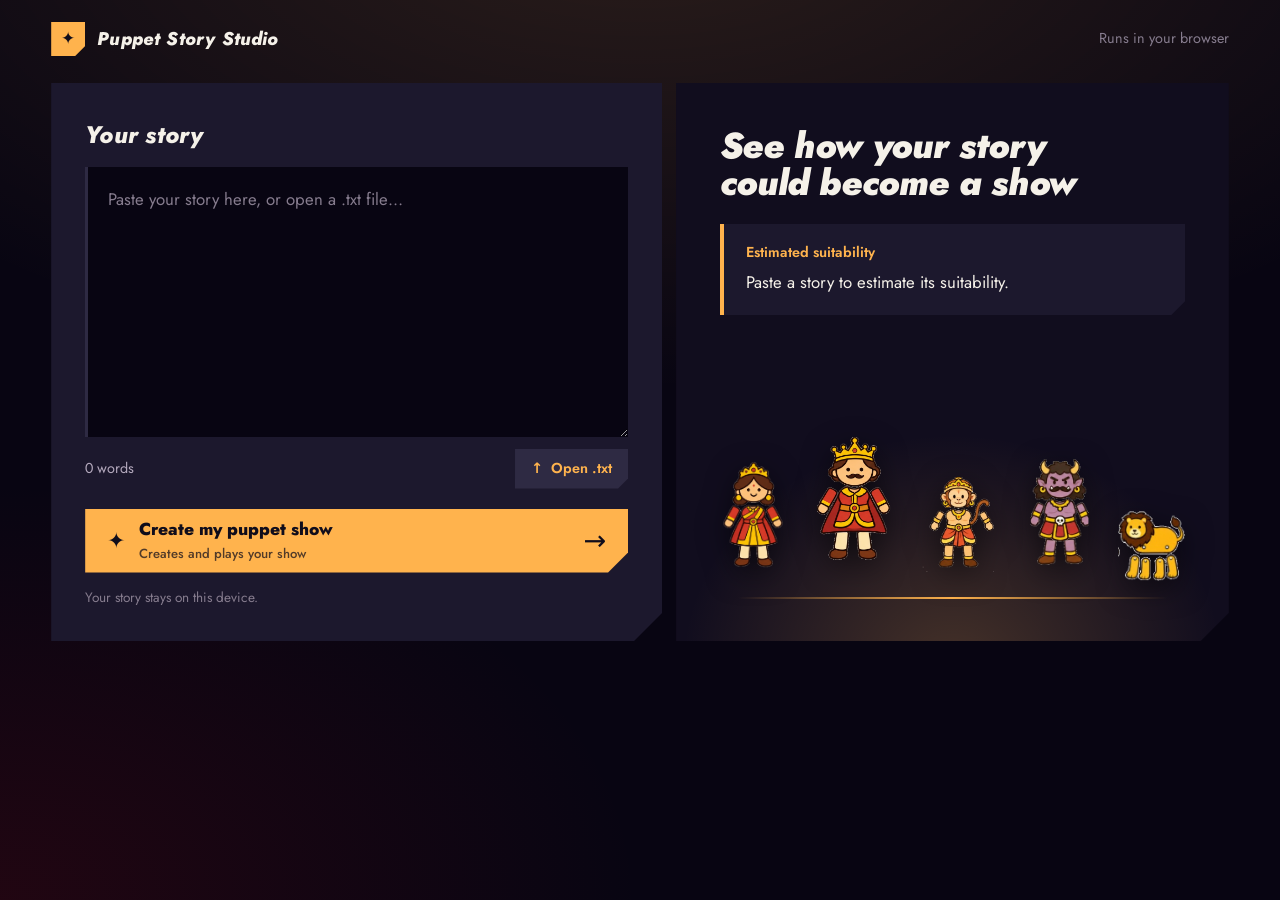
==== commit 8ec17f45: "Remove input heading and guard scene backgrounds" ====
--- a/index.html
+++ b/index.html
@@ -13,10 +13,6 @@
   <span class="head-note">Runs in your browser</span>
  </header>
  <main>
-  <section class="heading">
-   <h1>Bring your story to the stage.</h1>
-   <p class="subtitle">Paste a story. Watch it performed as a traditional Indian puppet show, voices and all.</p>
-  </section>
   <section class="input-page-grid">
    <section class="input-panel page-input">
     <div class="panel-title"><h2>Your story</h2></div>
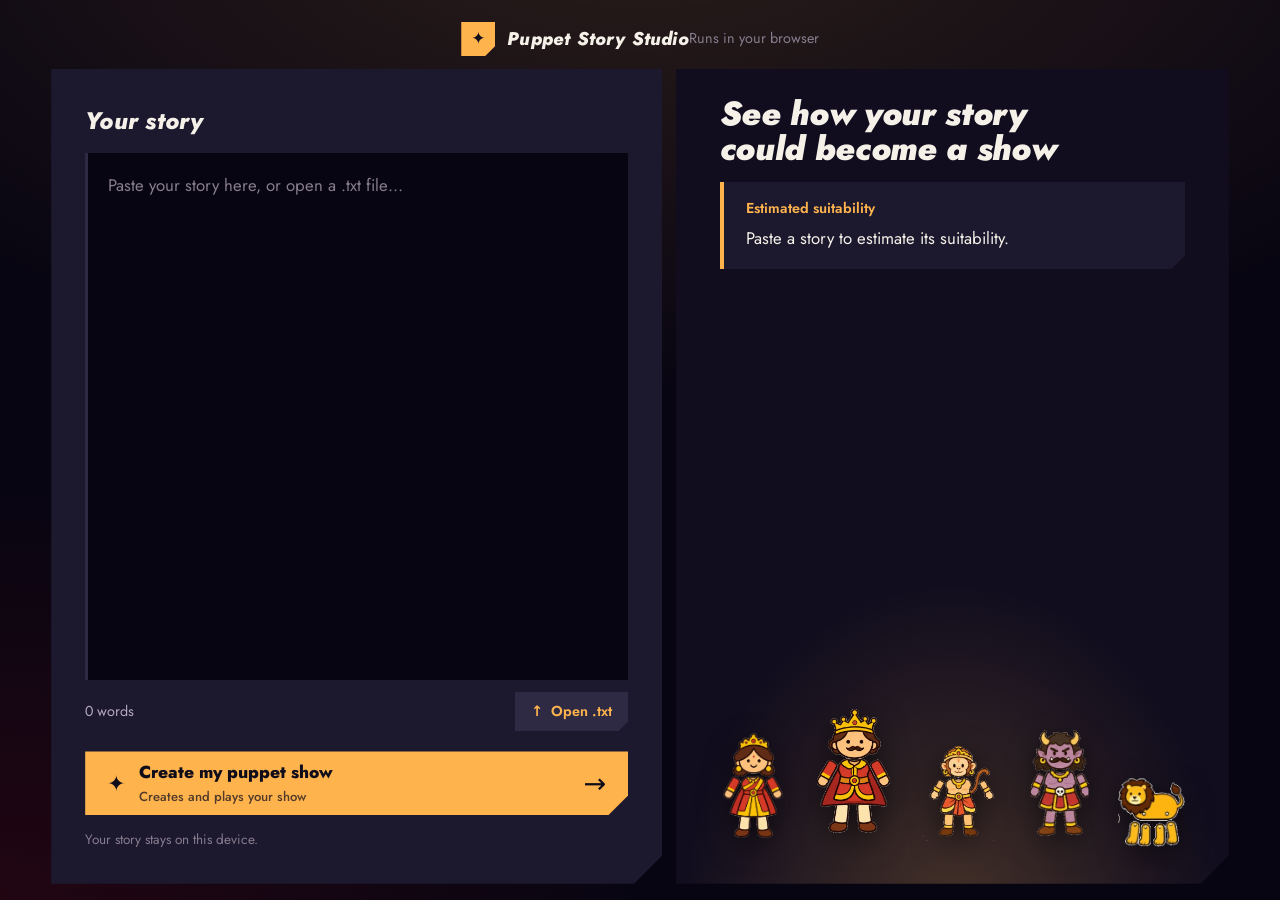
==== commit c562863d: "Fit story input page to desktop window" ====
--- a/index.html
+++ b/index.html
@@ -5,7 +5,7 @@
  <title>Puppet Story Studio · Story input</title>
  <link rel="preconnect" href="https://fonts.googleapis.com"><link rel="preconnect" href="https://fonts.gstatic.com" crossorigin>
  <link rel="stylesheet" href="https://fonts.googleapis.com/css2?family=Jost:ital,wght@0,400;0,500;0,600;0,700;1,800;1,900&display=swap">
- <link rel="stylesheet" href="style.css?v=20261114-finished-ui-workers-1">
+ <link rel="stylesheet" href="style.css?v=20261114-window-fit-1">
 </head>
 <body class="input-view">
  <header class="site-head">
--- a/style.css
+++ b/style.css
@@ -347,13 +347,7 @@
   height: clamp(130px, 22vh, 230px);
 }
 .lineup::before {
-  content: "";
-  position: absolute;
-  left: 4%;
-  right: 4%;
-  bottom: -2px;
-  height: 2px;
-  background: linear-gradient(90deg, transparent, var(--gold), transparent);
+  content: none;
 }
 .lineup img {
   position: relative;
@@ -867,8 +861,52 @@
   transform: translate(-50%, 0);
 }
 
-/* ---------- desktop: show page fills the window ---------- */
+/* ---------- desktop layouts fill the available window ---------- */
 @media (min-width: 861px) {
+  .input-view {
+    display: flex;
+    flex-direction: column;
+    height: 100vh;
+    min-height: 0;
+    overflow: hidden;
+  }
+  .input-view main {
+    display: flex;
+    flex: 1;
+    min-height: 0;
+    flex-direction: column;
+    padding-top: clamp(8px, 1.4vh, 16px);
+    padding-bottom: clamp(10px, 1.8vh, 22px);
+  }
+  .input-view .input-page-grid {
+    flex: 1;
+    min-height: 0;
+    grid-template-rows: minmax(0, 1fr);
+  }
+  .input-view .page-input,
+  .input-view .estimate-panel {
+    min-height: 0;
+  }
+  .input-view .page-input textarea {
+    flex: 1;
+    height: auto;
+    min-height: 100px;
+    resize: none;
+  }
+  .input-view .estimate-panel {
+    gap: clamp(12px, 2vh, 24px);
+    padding-block: clamp(16px, 3vh, 34px);
+  }
+  .input-view .estimate-panel h2 {
+    margin-bottom: clamp(10px, 1.8vh, 20px);
+    font-size: clamp(1.55rem, 2.6vw, 2.25rem);
+  }
+  .input-view .lineup {
+    height: clamp(105px, 19vh, 190px);
+  }
+  .input-view .estimate {
+    padding: clamp(12px, 1.8vh, 18px) clamp(14px, 1.8vw, 22px);
+  }
   .show-view {
     height: 100vh;
     overflow: hidden;
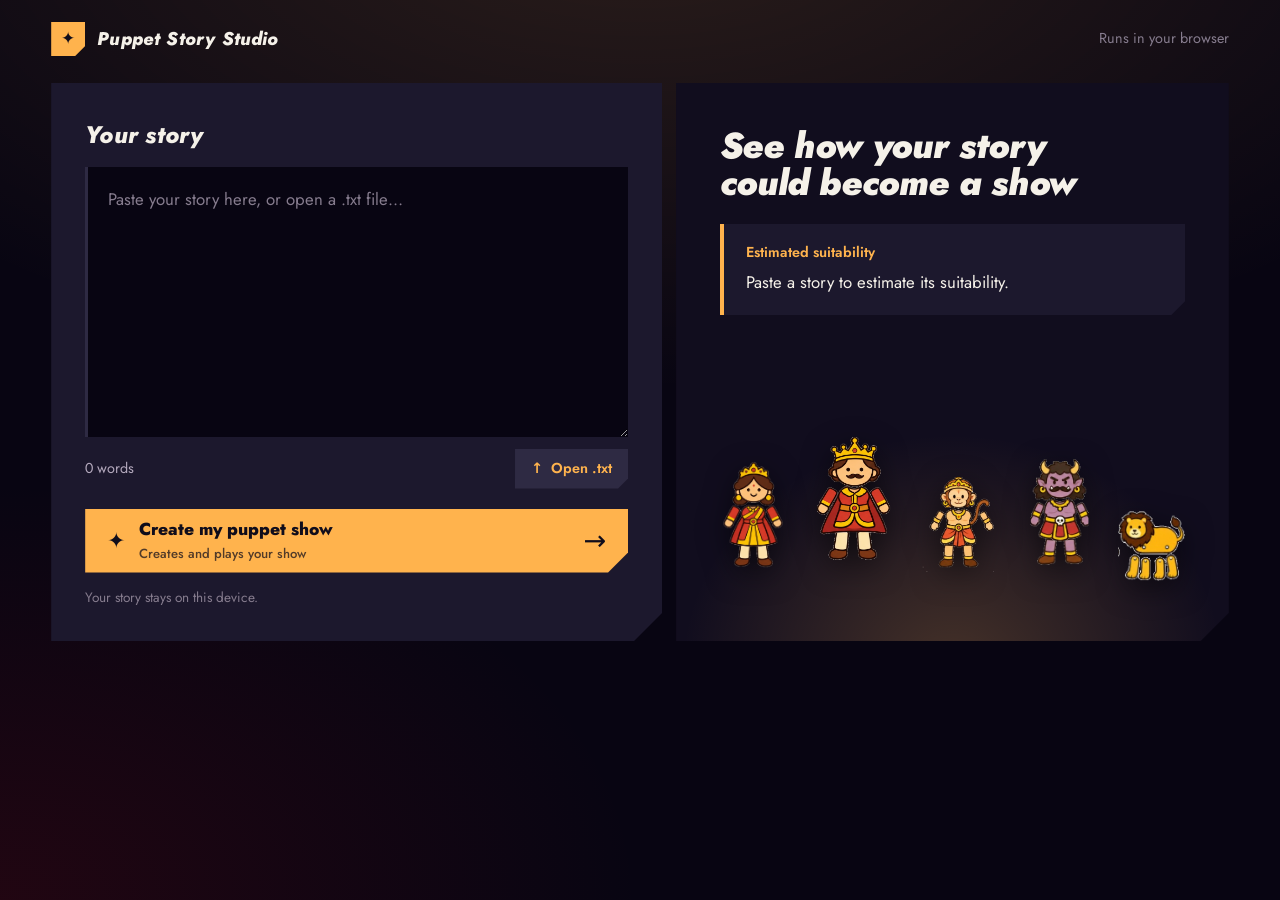
==== commit 0426a74e: "Restore natural input page sizing" ====
--- a/index.html
+++ b/index.html
@@ -5,7 +5,7 @@
  <title>Puppet Story Studio · Story input</title>
  <link rel="preconnect" href="https://fonts.googleapis.com"><link rel="preconnect" href="https://fonts.gstatic.com" crossorigin>
  <link rel="stylesheet" href="https://fonts.googleapis.com/css2?family=Jost:ital,wght@0,400;0,500;0,600;0,700;1,800;1,900&display=swap">
- <link rel="stylesheet" href="style.css?v=20261114-window-fit-1">
+ <link rel="stylesheet" href="style.css?v=20261114-natural-page-1">
 </head>
 <body class="input-view">
  <header class="site-head">
--- a/style.css
+++ b/style.css
@@ -861,52 +861,8 @@
   transform: translate(-50%, 0);
 }
 
-/* ---------- desktop layouts fill the available window ---------- */
+/* ---------- desktop: show page fills the window ---------- */
 @media (min-width: 861px) {
-  .input-view {
-    display: flex;
-    flex-direction: column;
-    height: 100vh;
-    min-height: 0;
-    overflow: hidden;
-  }
-  .input-view main {
-    display: flex;
-    flex: 1;
-    min-height: 0;
-    flex-direction: column;
-    padding-top: clamp(8px, 1.4vh, 16px);
-    padding-bottom: clamp(10px, 1.8vh, 22px);
-  }
-  .input-view .input-page-grid {
-    flex: 1;
-    min-height: 0;
-    grid-template-rows: minmax(0, 1fr);
-  }
-  .input-view .page-input,
-  .input-view .estimate-panel {
-    min-height: 0;
-  }
-  .input-view .page-input textarea {
-    flex: 1;
-    height: auto;
-    min-height: 100px;
-    resize: none;
-  }
-  .input-view .estimate-panel {
-    gap: clamp(12px, 2vh, 24px);
-    padding-block: clamp(16px, 3vh, 34px);
-  }
-  .input-view .estimate-panel h2 {
-    margin-bottom: clamp(10px, 1.8vh, 20px);
-    font-size: clamp(1.55rem, 2.6vw, 2.25rem);
-  }
-  .input-view .lineup {
-    height: clamp(105px, 19vh, 190px);
-  }
-  .input-view .estimate {
-    padding: clamp(12px, 1.8vh, 18px) clamp(14px, 1.8vw, 22px);
-  }
   .show-view {
     height: 100vh;
     overflow: hidden;
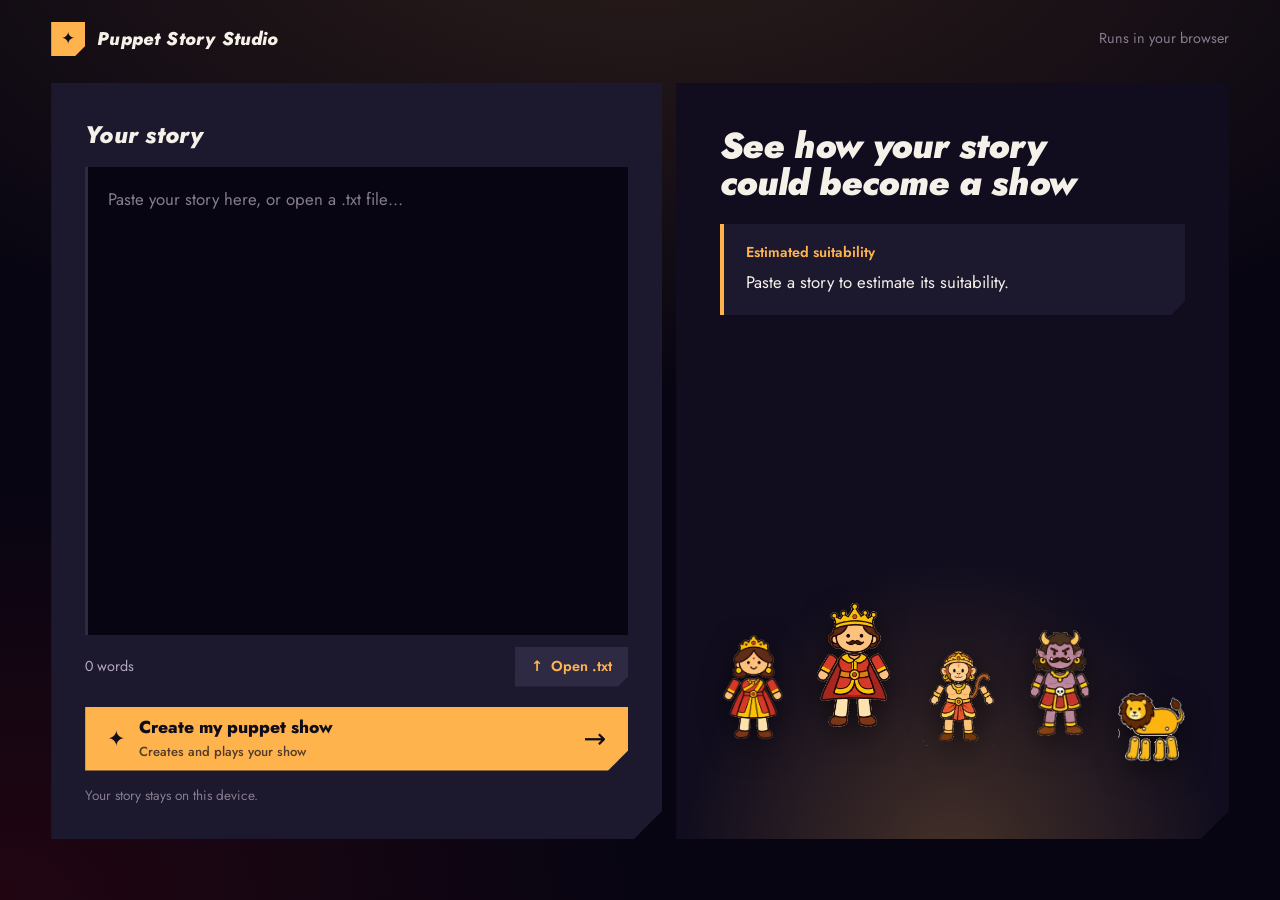
==== commit 7dadf6be: "Scale desktop story and show layouts to viewport" ====
--- a/index.html
+++ b/index.html
@@ -5,7 +5,7 @@
  <title>Puppet Story Studio · Story input</title>
  <link rel="preconnect" href="https://fonts.googleapis.com"><link rel="preconnect" href="https://fonts.gstatic.com" crossorigin>
  <link rel="stylesheet" href="https://fonts.googleapis.com/css2?family=Jost:ital,wght@0,400;0,500;0,600;0,700;1,800;1,900&display=swap">
- <link rel="stylesheet" href="style.css?v=20261114-natural-page-1">
+ <link rel="stylesheet" href="style.css?v=20261114-desktop-scale-1">
 </head>
 <body class="input-view">
  <header class="site-head">
--- a/style.css
+++ b/style.css
@@ -865,21 +865,84 @@
 @media (min-width: 861px) {
   .show-view {
     height: 100vh;
+    height: 100dvh;
+    min-height: 0;
     overflow: hidden;
+    display: flex;
+    flex-direction: column;
   }
   .show-view main {
-    height: 100vh;
+    height: auto;
+    flex: 1;
+    min-height: 0;
+    width: 100%;
+    margin: 0 auto;
+    padding: clamp(6px, 0.9vh, 12px) clamp(8px, 1vw, 14px);
   }
   .show-studio {
     height: 100%;
+    min-height: 0;
+  }
+  .show-studio > .input-panel {
+    padding-block: clamp(8px, 1.5vh, 18px);
+  }
+  .output-panel {
+    height: 100%;
+    grid-template-rows: auto minmax(0, 1fr) auto auto minmax(86px, auto);
+    gap: clamp(5px, 0.9vh, 10px) clamp(8px, 1.4vw, 20px);
+    padding: clamp(8px, 1.1vh, 14px);
+  }
+}
+@media (min-width: 861px) and (max-height: 800px) {
+  .show-studio > .input-panel {
+    padding-block: 8px;
+  }
+  .output-panel {
+    gap: 5px 10px;
+    padding: 8px;
+  }
+  .act-card {
+    padding: 7px 10px 8px;
+  }
+  .act-card b {
+    margin: 3px 0 1px;
+    font-size: 0.9rem;
+  }
+  .act-card span {
+    font-size: 0.74rem;
+  }
+  .act-card .act-position {
+    font-size: 0.66rem;
   }
 }
 @media (min-width: 861px) and (max-height: 720px) {
+  .act-card {
+    min-width: 125px;
+    padding: 6px 8px;
+  }
+  .output-header h2 {
+    font-size: 1.2rem;
+  }
+  .back-link {
+    padding: 6px 10px;
+  }
   .act-card .act-position {
     display: none;
   }
-  .output-header h2 {
-    font-size: 1.35rem;
+}
+
+@media (min-width: 861px) {
+  .input-page-grid {
+    min-height: min(84vh, 1000px);
+  }
+  .page-input textarea {
+    flex: 1;
+    height: auto;
+    min-height: 320px;
+    resize: none;
+  }
+  .lineup {
+    height: clamp(170px, 29vh, 300px);
   }
 }
 
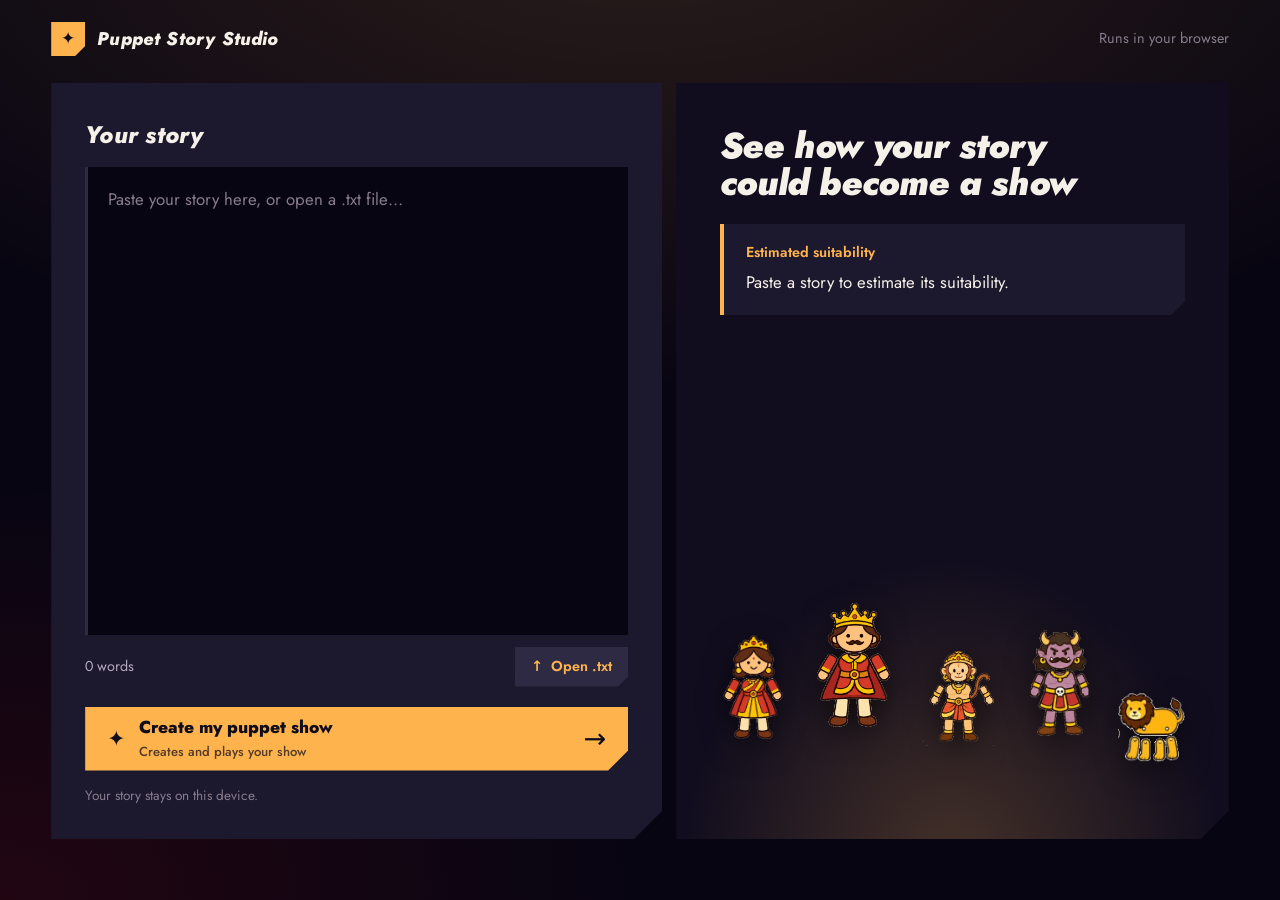
==== commit 2b72cb48: "Keep show subtitles visible on desktop" ====
--- a/index.html
+++ b/index.html
@@ -5,7 +5,7 @@
  <title>Puppet Story Studio · Story input</title>
  <link rel="preconnect" href="https://fonts.googleapis.com"><link rel="preconnect" href="https://fonts.gstatic.com" crossorigin>
  <link rel="stylesheet" href="https://fonts.googleapis.com/css2?family=Jost:ital,wght@0,400;0,500;0,600;0,700;1,800;1,900&display=swap">
- <link rel="stylesheet" href="style.css?v=20261114-desktop-scale-1">
+ <link rel="stylesheet" href="style.css?v=20261114-stage-captions-1">
 </head>
 <body class="input-view">
  <header class="site-head">
--- a/style.css
+++ b/style.css
@@ -658,6 +658,43 @@
 .loading-overlay {
   background: oklch(0.13 0.03 var(--night) / 0.9);
 }
+.stage-caption {
+  position: absolute;
+  z-index: 4;
+  left: 12%;
+  right: 12%;
+  bottom: clamp(8px, 1.4vh, 16px);
+  display: none;
+  flex-direction: column;
+  gap: 4px;
+  max-height: clamp(62px, 12vh, 104px);
+  overflow: hidden;
+  padding: clamp(8px, 1.1vh, 13px) clamp(12px, 1.5vw, 20px);
+  border: 2px solid #a67b4c;
+  border-radius: 10px;
+  background: rgb(255 248 232 / 0.96);
+  color: #3f3029;
+  box-shadow: 0 4px 18px rgb(0 0 0 / 0.4);
+  text-align: left;
+  pointer-events: none;
+}
+.stage-caption.visible {
+  display: flex;
+}
+.stage-caption b {
+  color: #a53f37;
+  font: 700 clamp(0.68rem, 0.8vw, 0.82rem)/1.1 Arial, sans-serif;
+  letter-spacing: 0.04em;
+  text-transform: uppercase;
+}
+.stage-caption span {
+  display: -webkit-box;
+  overflow: hidden;
+  color: #3f3029;
+  font: clamp(0.86rem, 1.2vw, 1.1rem)/1.3 Georgia, serif;
+  -webkit-box-orient: vertical;
+  -webkit-line-clamp: 2;
+}
 .lamp {
   font-size: 2.4rem;
   color: var(--gold);
@@ -929,6 +966,13 @@
   .act-card .act-position {
     display: none;
   }
+  .stage-caption {
+    left: 8%;
+    right: 8%;
+    bottom: 7px;
+    max-height: 60px;
+    padding: 6px 12px;
+  }
 }
 
 @media (min-width: 861px) {
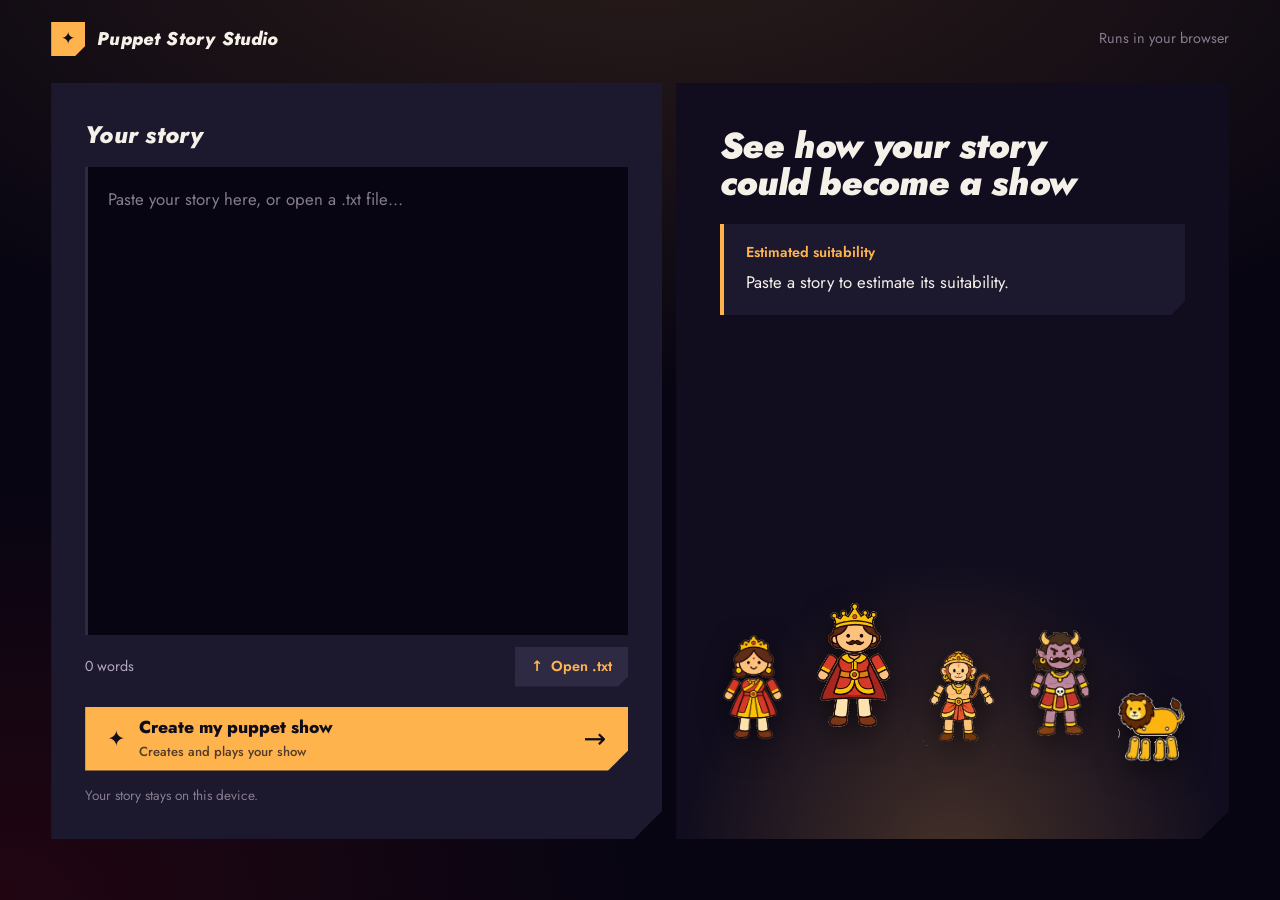
==== commit d3de1f8e: "Fit the full show view across screen sizes" ====
--- a/index.html
+++ b/index.html
@@ -5,7 +5,7 @@
  <title>Puppet Story Studio · Story input</title>
  <link rel="preconnect" href="https://fonts.googleapis.com"><link rel="preconnect" href="https://fonts.gstatic.com" crossorigin>
  <link rel="stylesheet" href="https://fonts.googleapis.com/css2?family=Jost:ital,wght@0,400;0,500;0,600;0,700;1,800;1,900&display=swap">
- <link rel="stylesheet" href="style.css?v=20261114-stage-captions-1">
+ <link rel="stylesheet" href="style.css?v=20261114-any-screen-show-2">
 </head>
 <body class="input-view">
  <header class="site-head">
--- a/style.css
+++ b/style.css
@@ -992,24 +992,146 @@
 
 /* ---------- tablet / phone ---------- */
 @media (max-width: 860px) {
+  .show-view {
+    height: 100vh;
+    height: 100dvh;
+    min-height: 0;
+    overflow: hidden;
+    display: flex;
+    flex-direction: column;
+  }
+  .show-view main {
+    height: auto;
+    flex: 1;
+    min-height: 0;
+    width: 100%;
+    margin: 0;
+    padding: 4px;
+  }
+  .show-studio {
+    display: grid;
+    grid-template-columns: minmax(0, 1fr);
+    grid-template-rows: auto minmax(0, 1fr);
+    gap: 4px;
+    height: 100%;
+    min-height: 0;
+  }
+  .show-studio > .input-panel {
+    display: flex;
+    min-height: 0;
+    padding: 5px 8px;
+  }
+  .show-studio > .input-panel .panel-title {
+    margin: 0 0 4px;
+  }
+  .show-studio > .input-panel .panel-title h2 {
+    font-size: 0.95rem;
+  }
+  .show-studio > .input-panel .count {
+    padding: 2px 8px;
+    font-size: 0.72rem;
+  }
+  .show-studio > .input-panel .cast-list {
+    flex-direction: row;
+    gap: 6px;
+    max-height: 54px;
+    overflow-x: auto;
+    overflow-y: hidden;
+    padding: 0 0 2px;
+  }
+  .show-studio > .input-panel .cast-entry {
+    flex: 0 0 132px;
+    padding: 4px 6px;
+  }
+  .show-studio > .input-panel .cast-item {
+    grid-template-columns: 34px minmax(0, 1fr);
+    gap: 6px;
+  }
+  .show-studio > .input-panel .cast-thumb {
+    width: 34px;
+    height: 38px;
+  }
+  .show-studio > .input-panel .cast-info b {
+    font-size: 0.72rem;
+  }
+  .show-studio > .input-panel .cast-info .identity,
+  .show-studio > .input-panel .cast-info .timeline-link,
+  .show-studio > .input-panel .cast-slots,
+  .show-studio > .input-panel .map-summary,
+  .show-studio > .input-panel .show-actions {
+    display: none;
+  }
+  .output-panel {
+    height: 100%;
+    grid-template-columns: minmax(0, 1fr);
+    grid-template-rows: auto minmax(0, 1fr) auto auto auto auto;
+    grid-template-areas: "head" "stage" "player" "info" "thead" "timeline";
+    gap: 5px;
+    padding: 6px;
+  }
+  .output-header h2 {
+    font-size: 1.2rem;
+  }
+  .show-heading {
+    gap: 8px;
+  }
+  .back-link {
+    padding: 6px 10px;
+  }
+  .stage-shell {
+    align-self: center;
+    justify-self: center;
+    width: min(100%, calc((100dvh - 350px) * 16 / 9));
+    height: auto;
+    max-height: calc(100dvh - 350px);
+    aspect-ratio: 16 / 9;
+  }
+  .stage-caption {
+    left: 6%;
+    right: 6%;
+    bottom: 6px;
+    max-height: clamp(58px, 12vh, 96px);
+    padding: 7px 11px;
+  }
+  .performance-info {
+    gap: 18px;
+  }
+  .performance-info small,
+  .timeline-head small {
+    font-size: 0.65rem;
+  }
+  .performance-info b {
+    font-size: 0.82rem;
+  }
+  .timeline-head b {
+    font-size: 0.95rem;
+  }
+  .timeline-head > span {
+    font-size: 0.72rem;
+  }
+  .act-timeline {
+    min-height: 0;
+    max-height: 84px;
+    overflow-x: auto;
+    overflow-y: hidden;
+    padding-bottom: 3px;
+  }
+  .act-card {
+    min-width: 142px;
+    padding: 6px 9px;
+  }
+  .act-card .act-position {
+    display: none;
+  }
+  .act-card b {
+    margin: 3px 0 1px;
+    font-size: 0.87rem;
+  }
+  .act-card span {
+    font-size: 0.72rem;
+  }
   .input-page-grid {
     grid-template-columns: 1fr;
-  }
-  .show-studio {
-    display: flex;
-    flex-direction: column-reverse;
-  } /* stage first on phones */
-  .cast-list {
-    flex: none;
-    max-height: 320px;
-  }
-  .output-panel {
-    grid-template-columns: 1fr;
-    grid-template-rows: none;
-    grid-template-areas: "head" "stage" "player" "info" "thead" "timeline";
-  }
-  .stage-shell {
-    aspect-ratio: 16/9;
   }
   .timeline-head {
     margin-top: 4px;
@@ -1029,6 +1151,43 @@
     height: 150px;
   }
 }
+@media (max-width: 860px) and (max-height: 500px) {
+  .show-studio {
+    display: block;
+  }
+  .show-studio > .input-panel {
+    display: none;
+  }
+  .output-panel {
+    grid-template-rows: auto minmax(0, 1fr) auto;
+    grid-template-areas: "head" "stage" "player";
+    gap: 3px;
+    padding: 4px;
+  }
+  .performance-info,
+  .timeline-head,
+  .act-timeline {
+    display: none;
+  }
+  .stage-shell {
+    width: min(100%, calc((100dvh - 90px) * 16 / 9));
+    max-height: calc(100dvh - 90px);
+  }
+  .player-bar {
+    gap: 8px;
+  }
+  .player-bar > button {
+    width: 36px;
+    height: 36px;
+  }
+  .stage-caption {
+    left: 5%;
+    right: 5%;
+    bottom: 5px;
+    max-height: 54px;
+    padding: 5px 9px;
+  }
+}
 
 @media (prefers-reduced-motion: reduce) {
   .lineup img {
